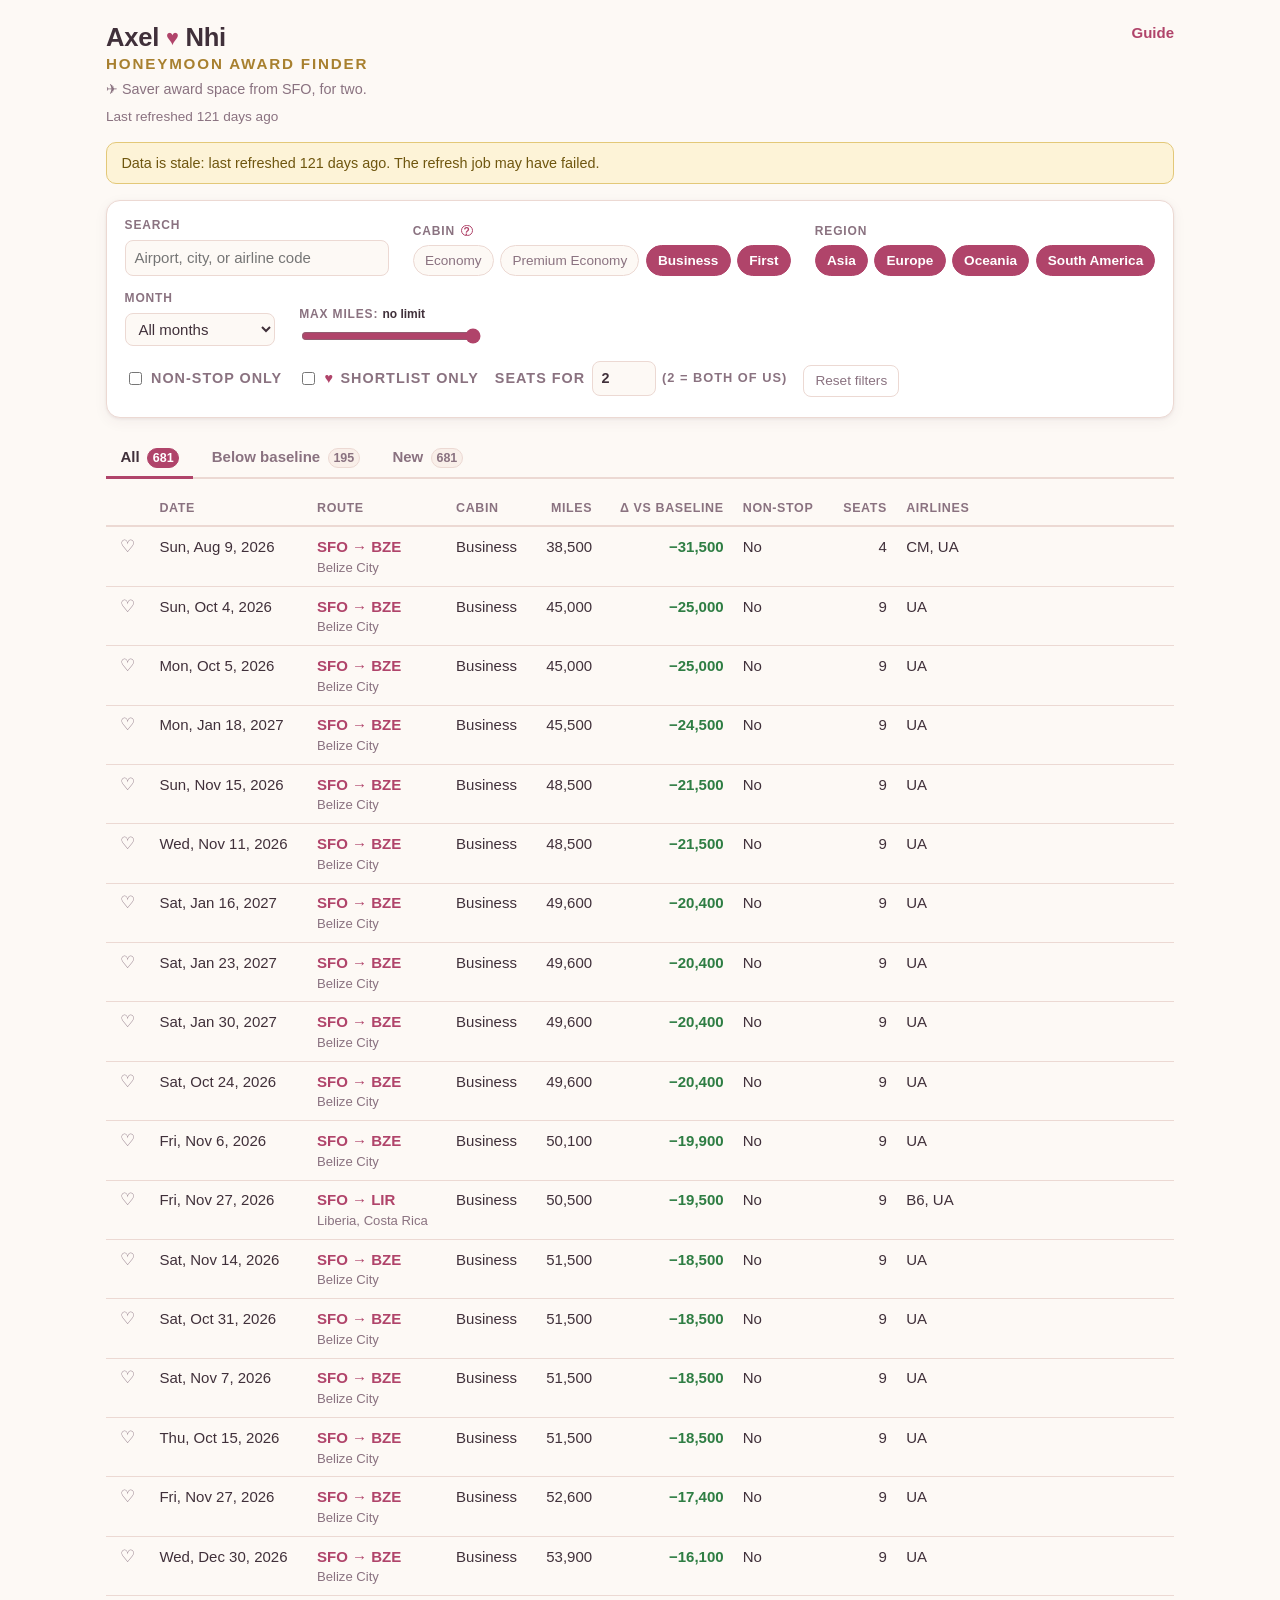
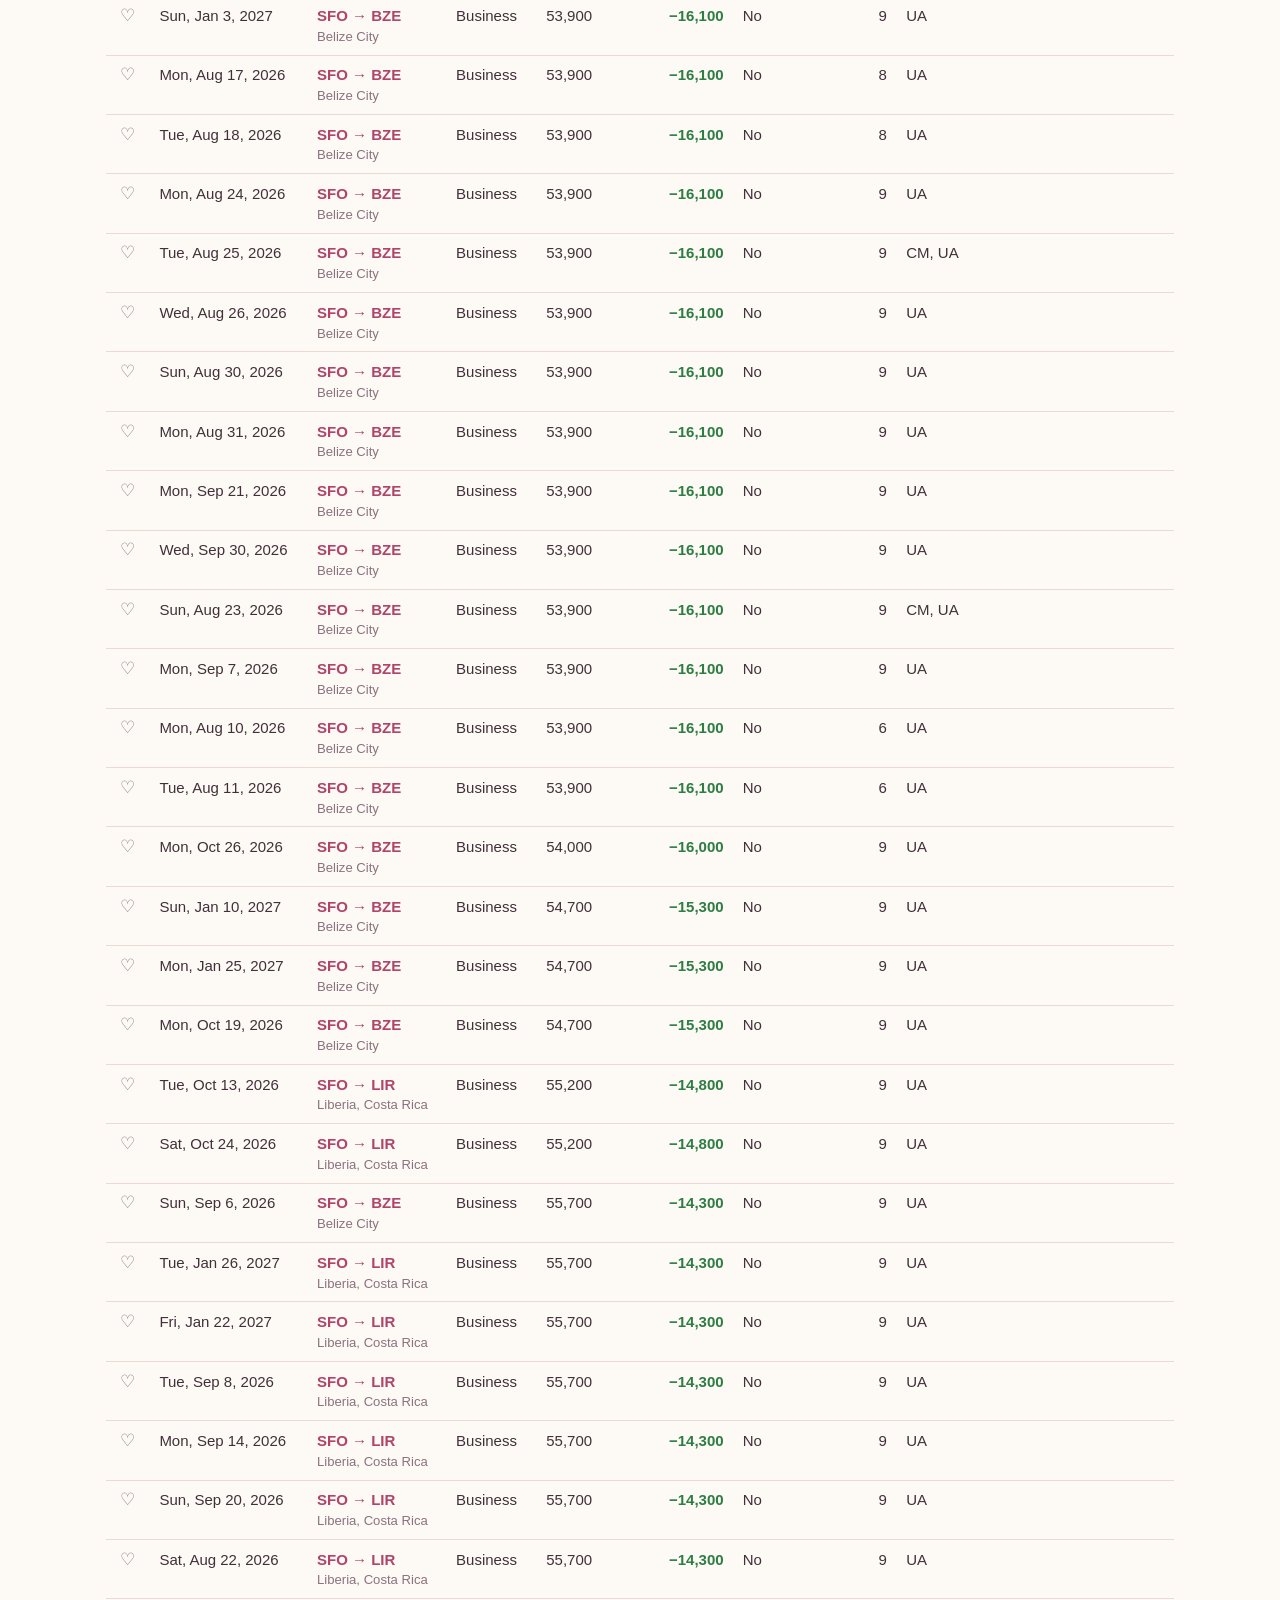
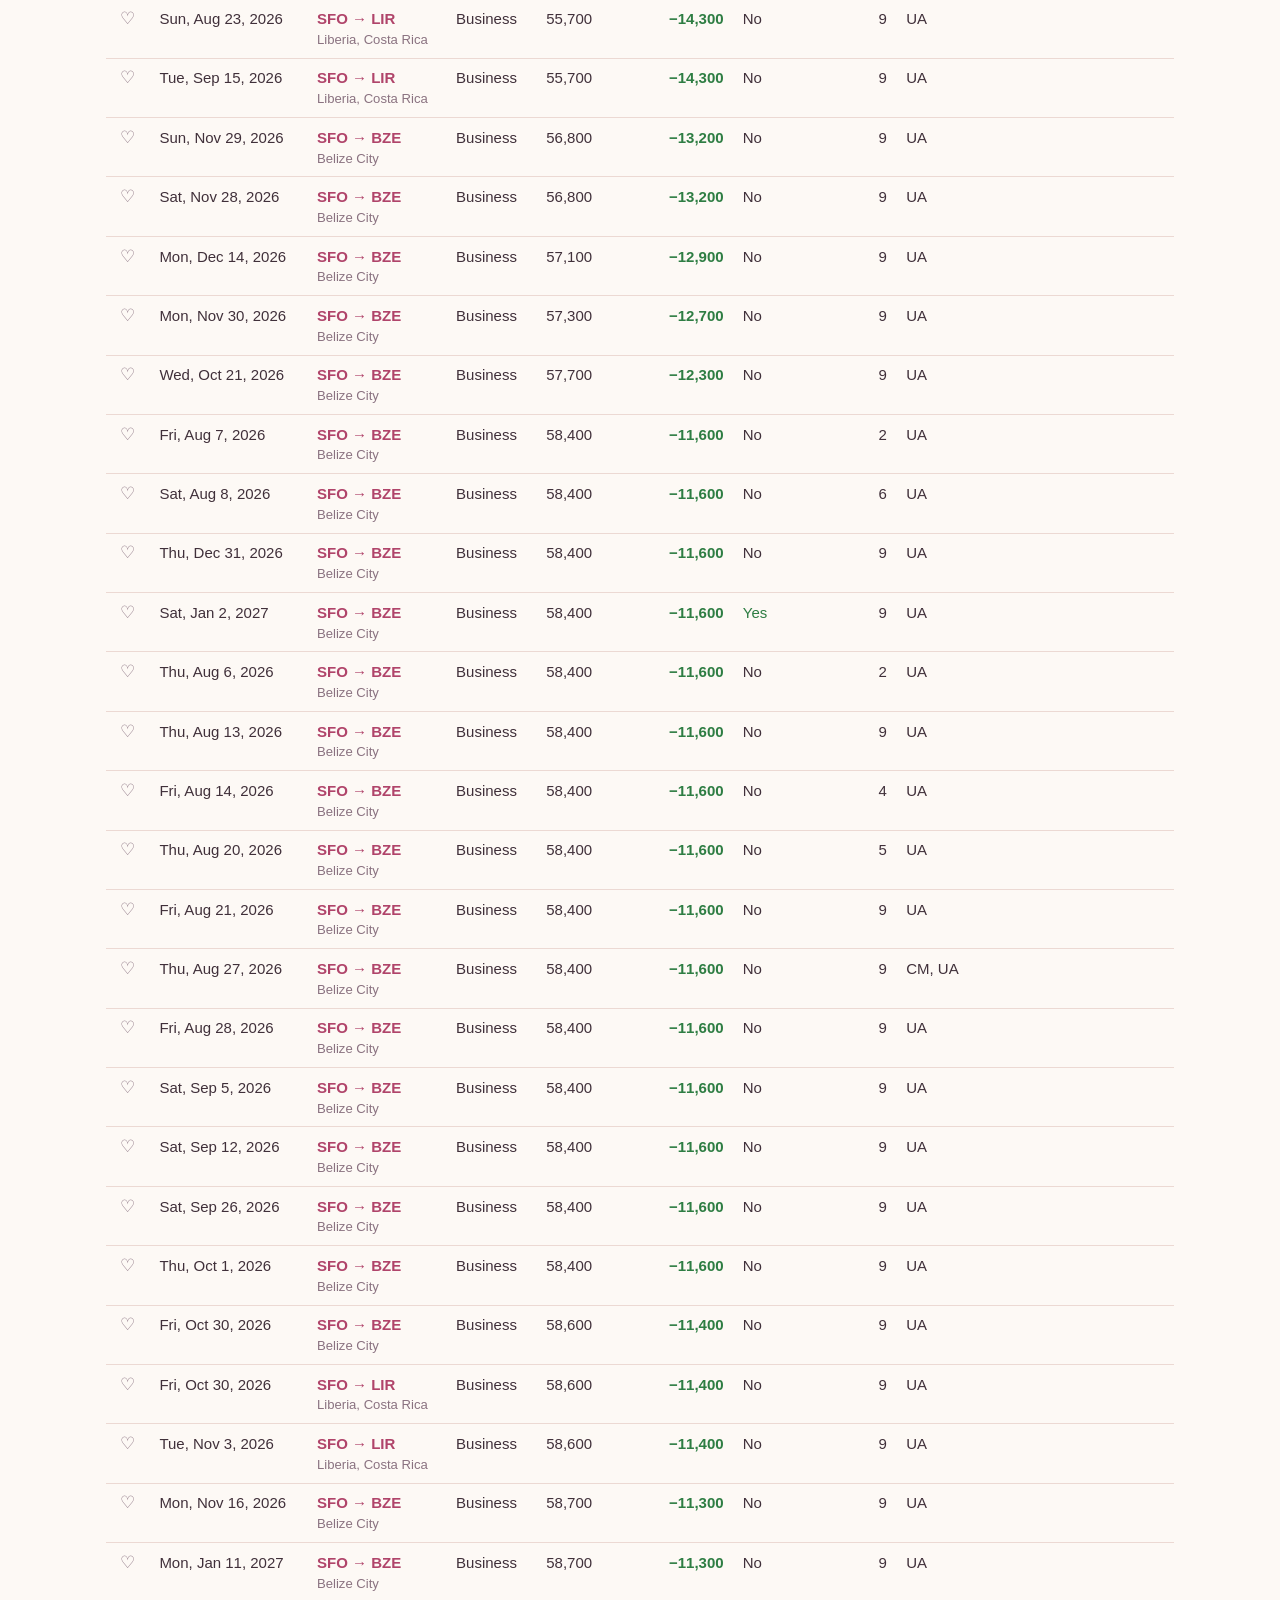
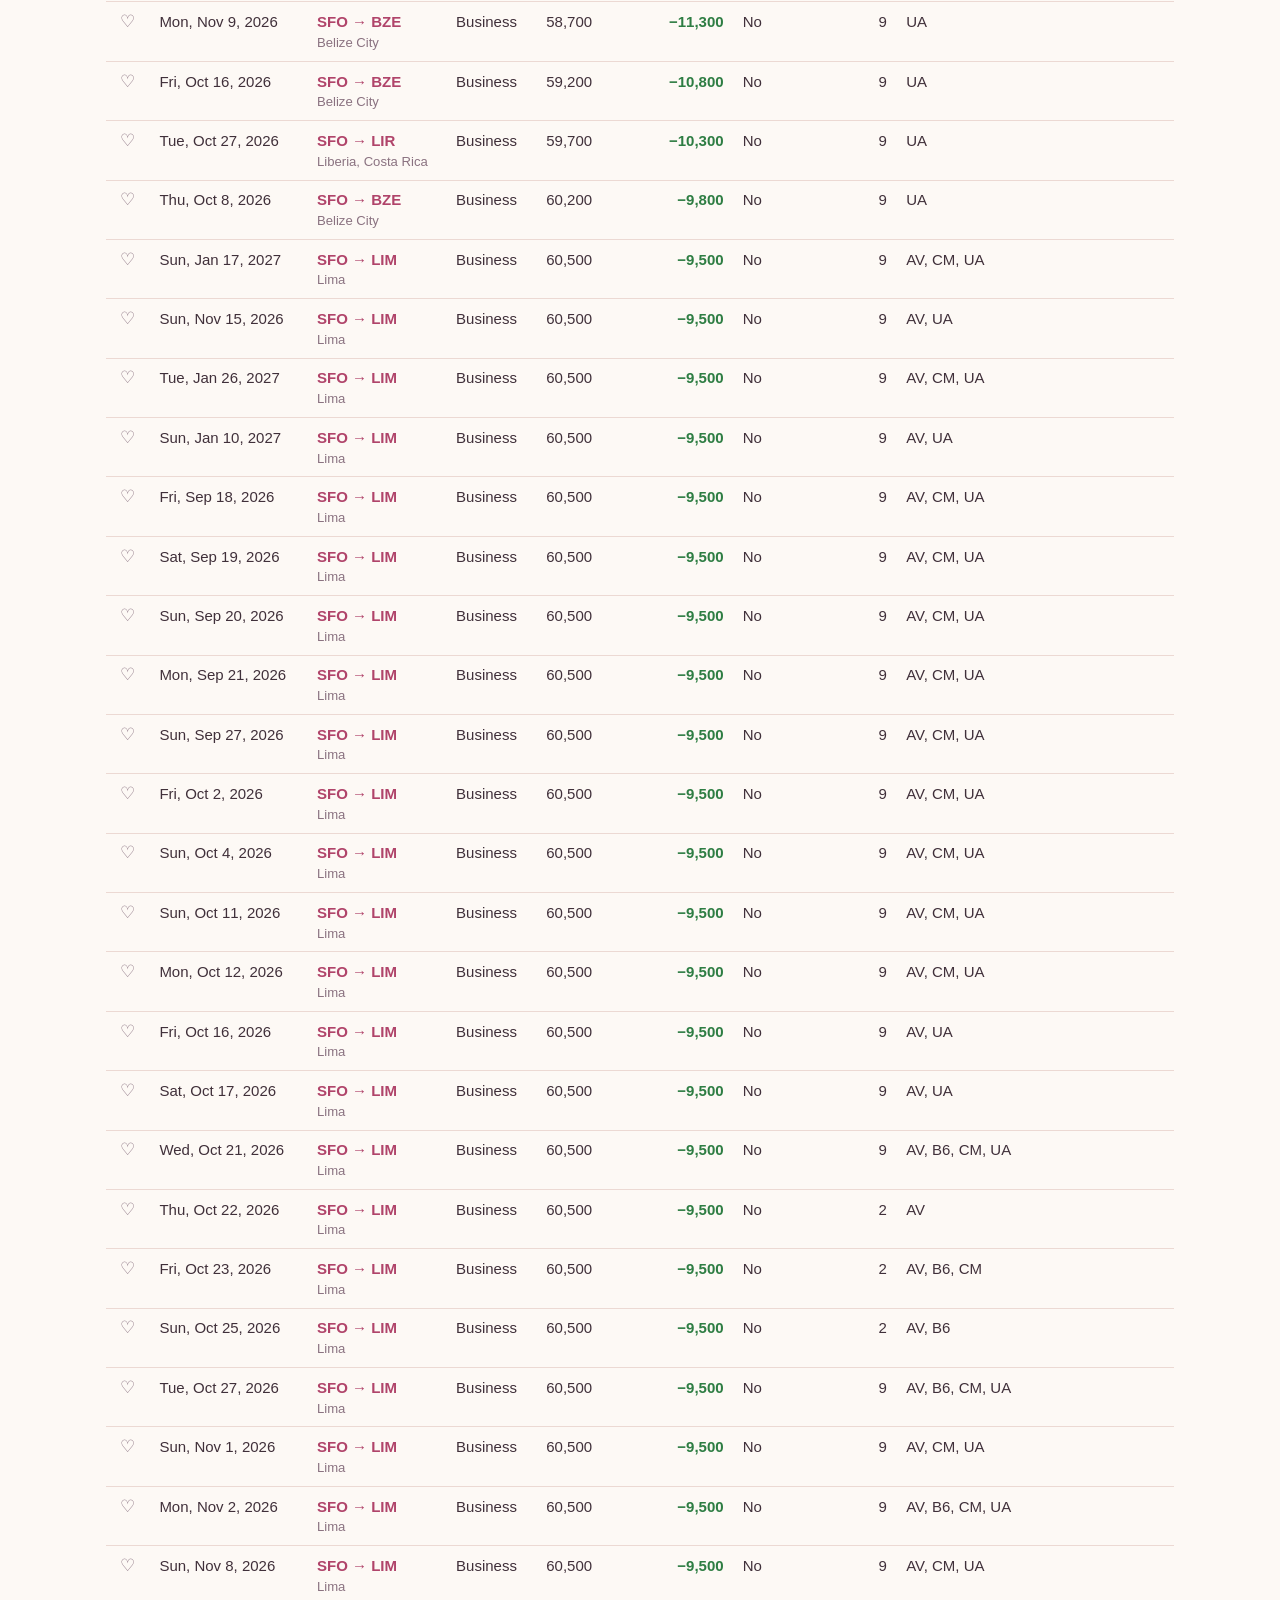
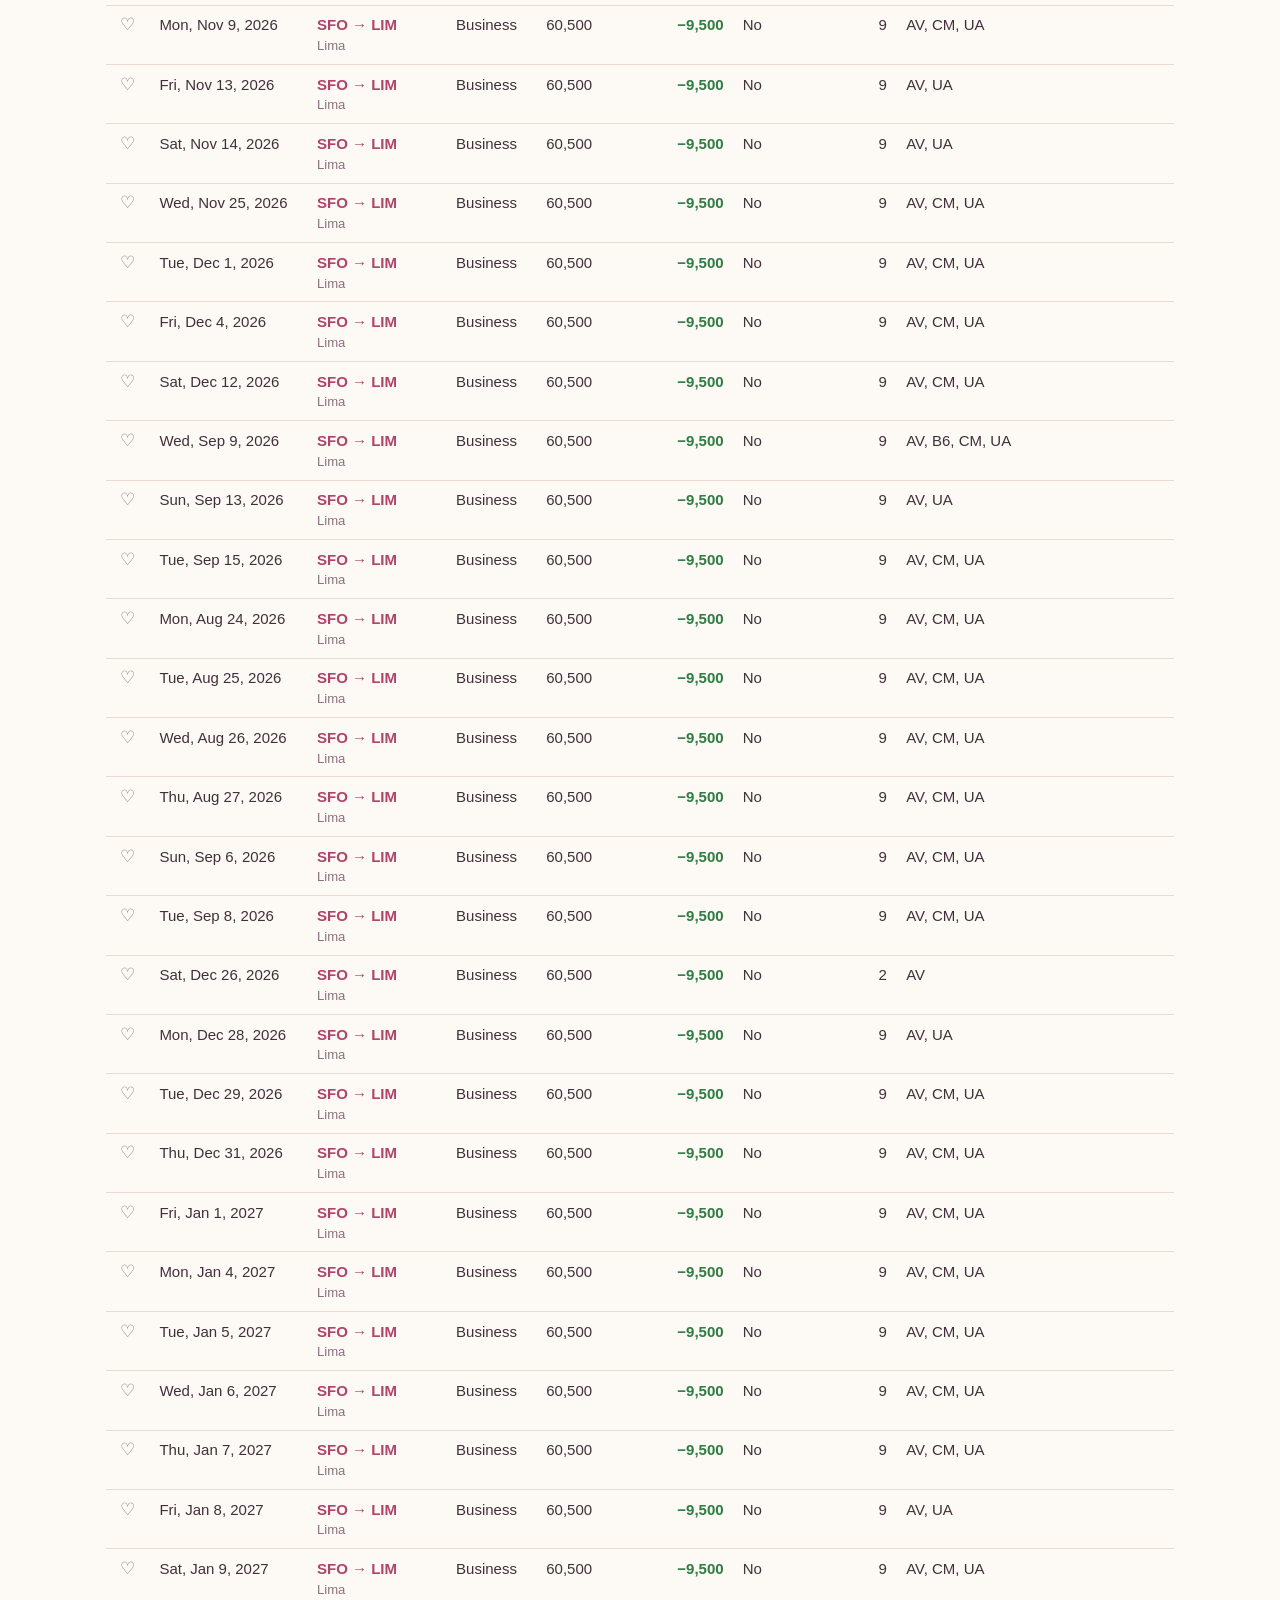
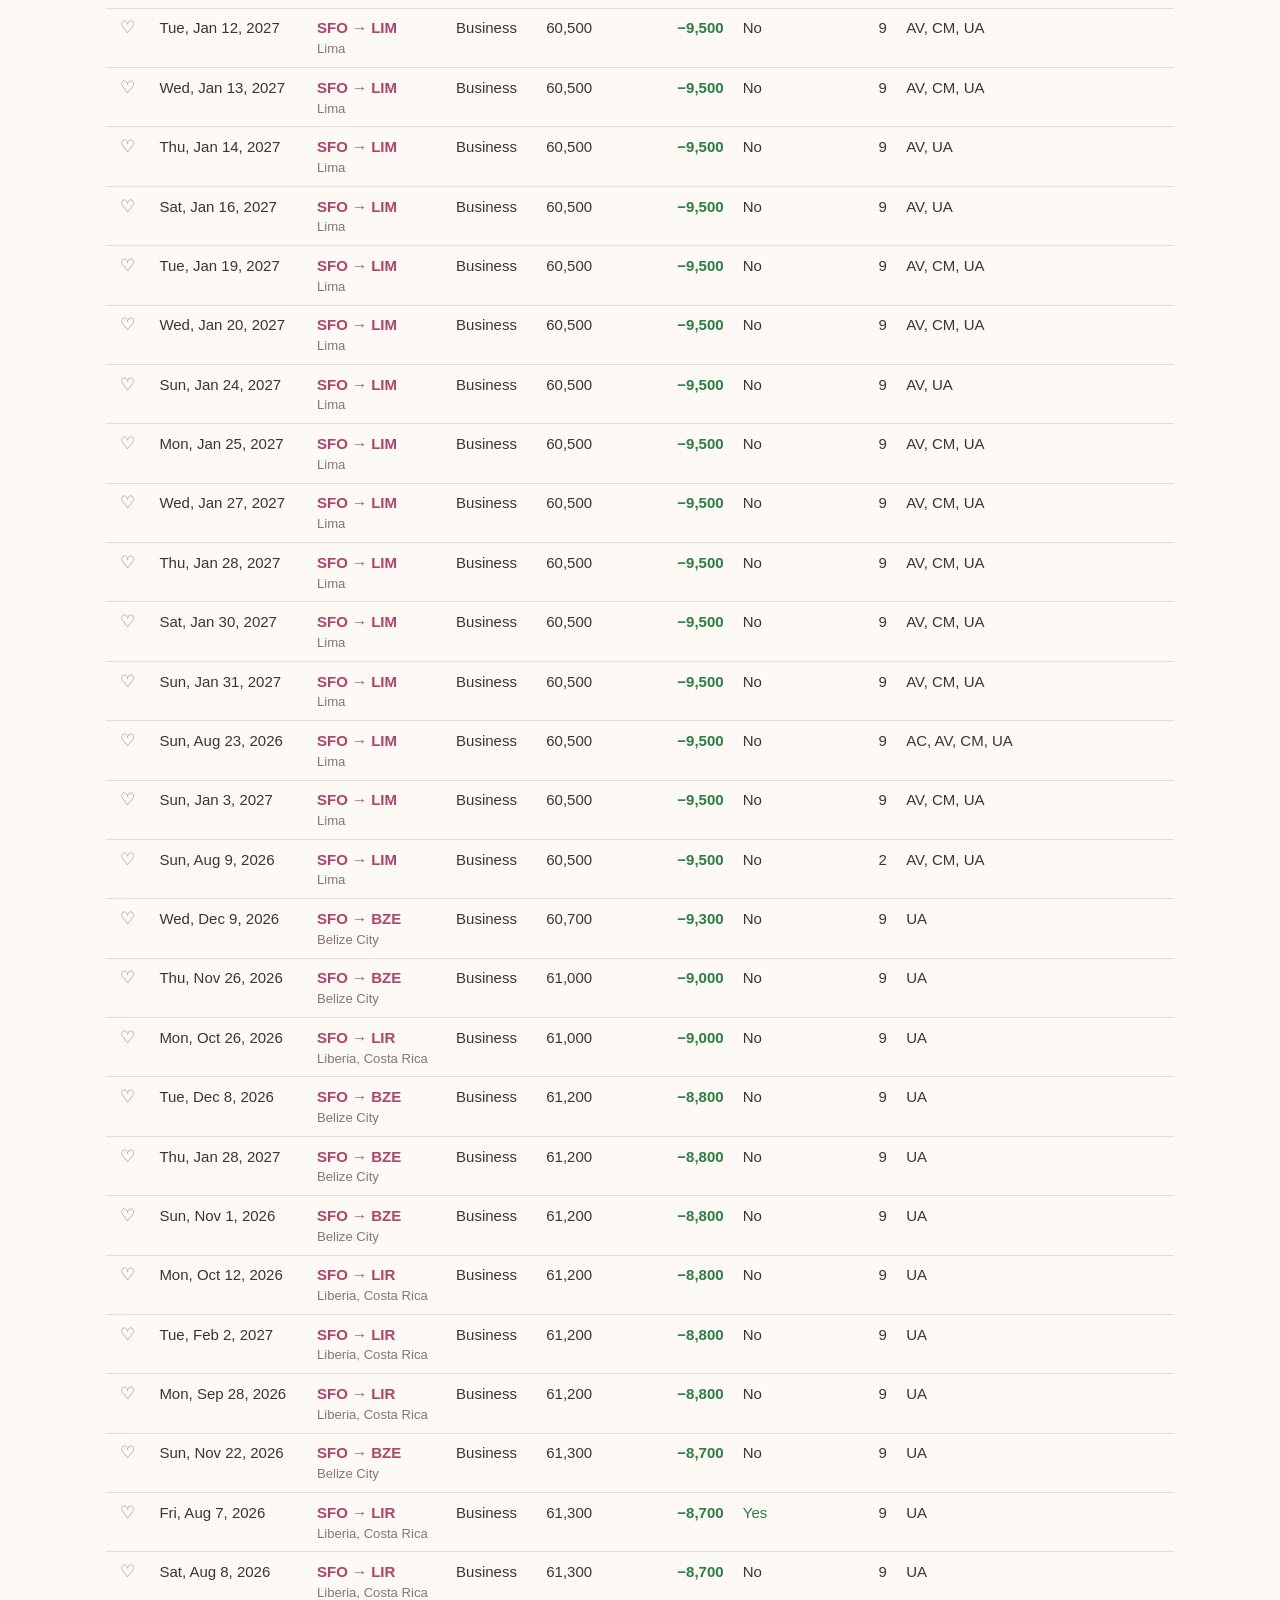
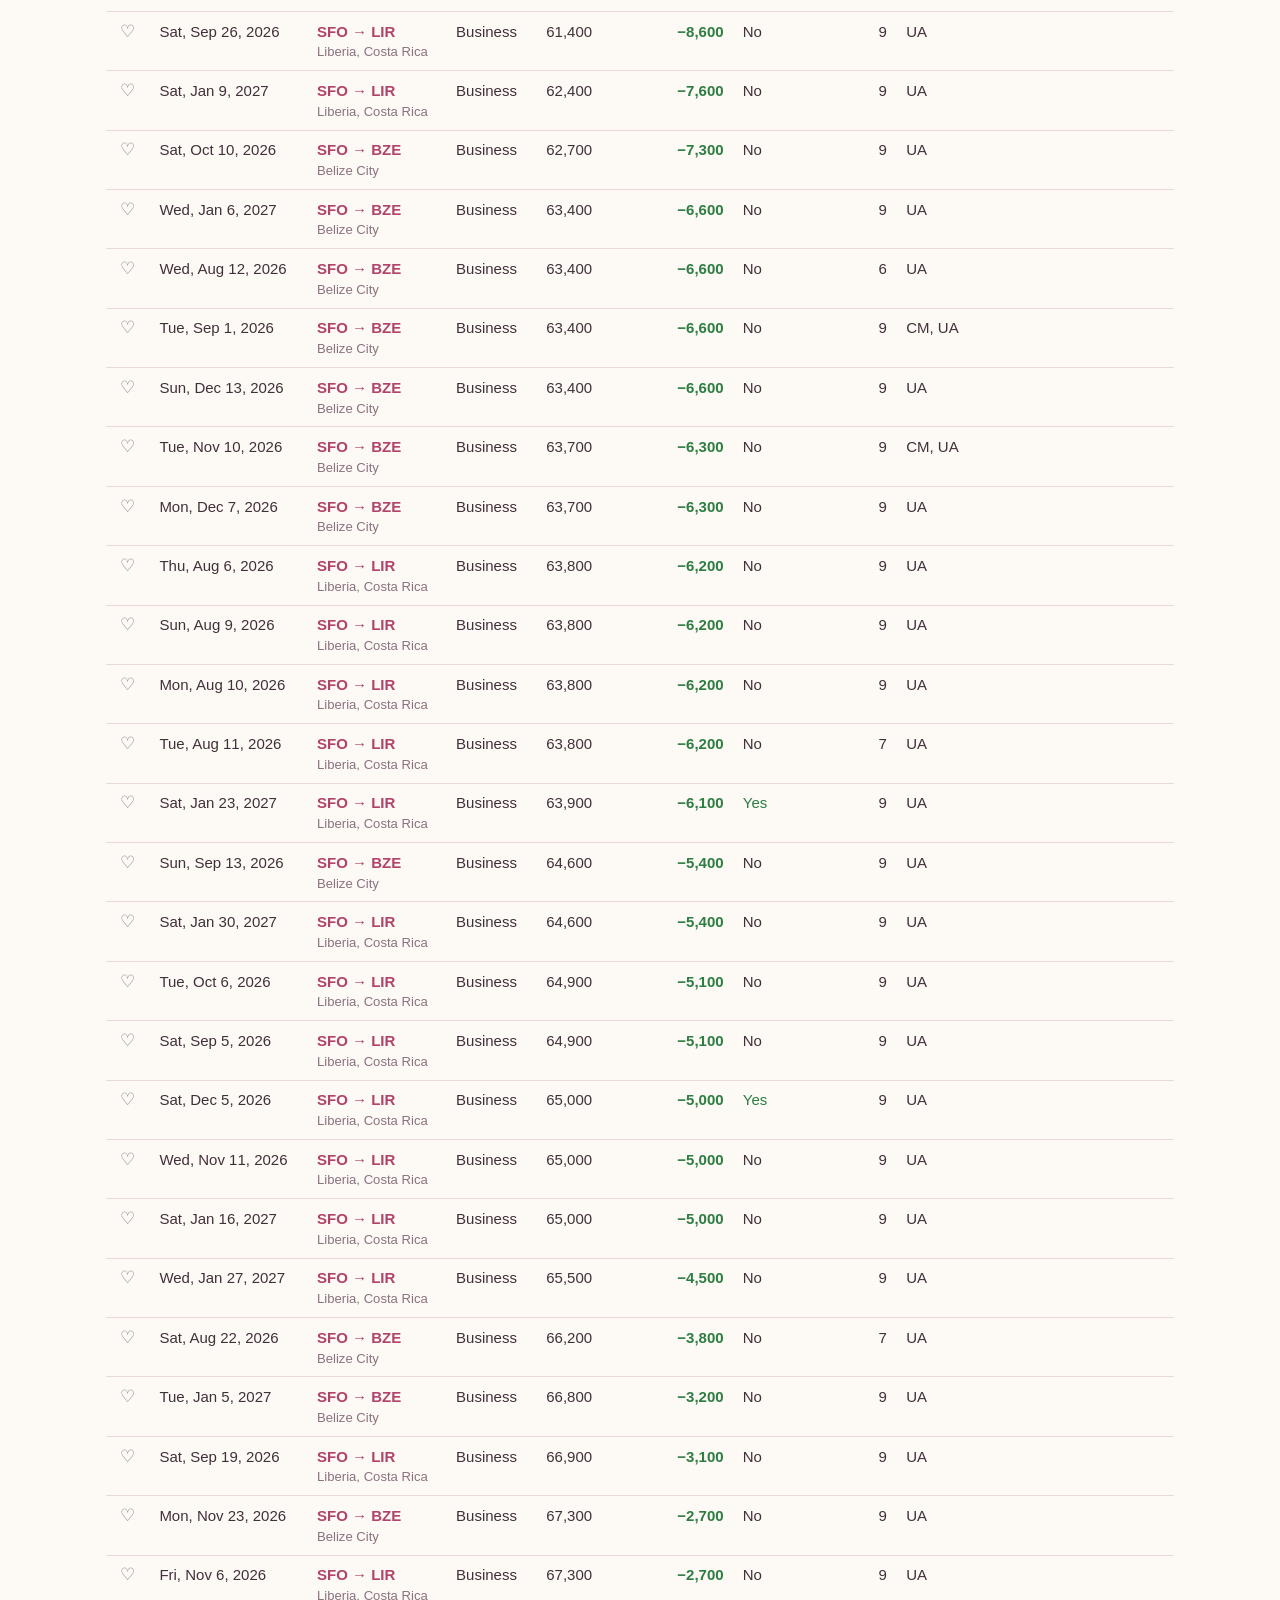
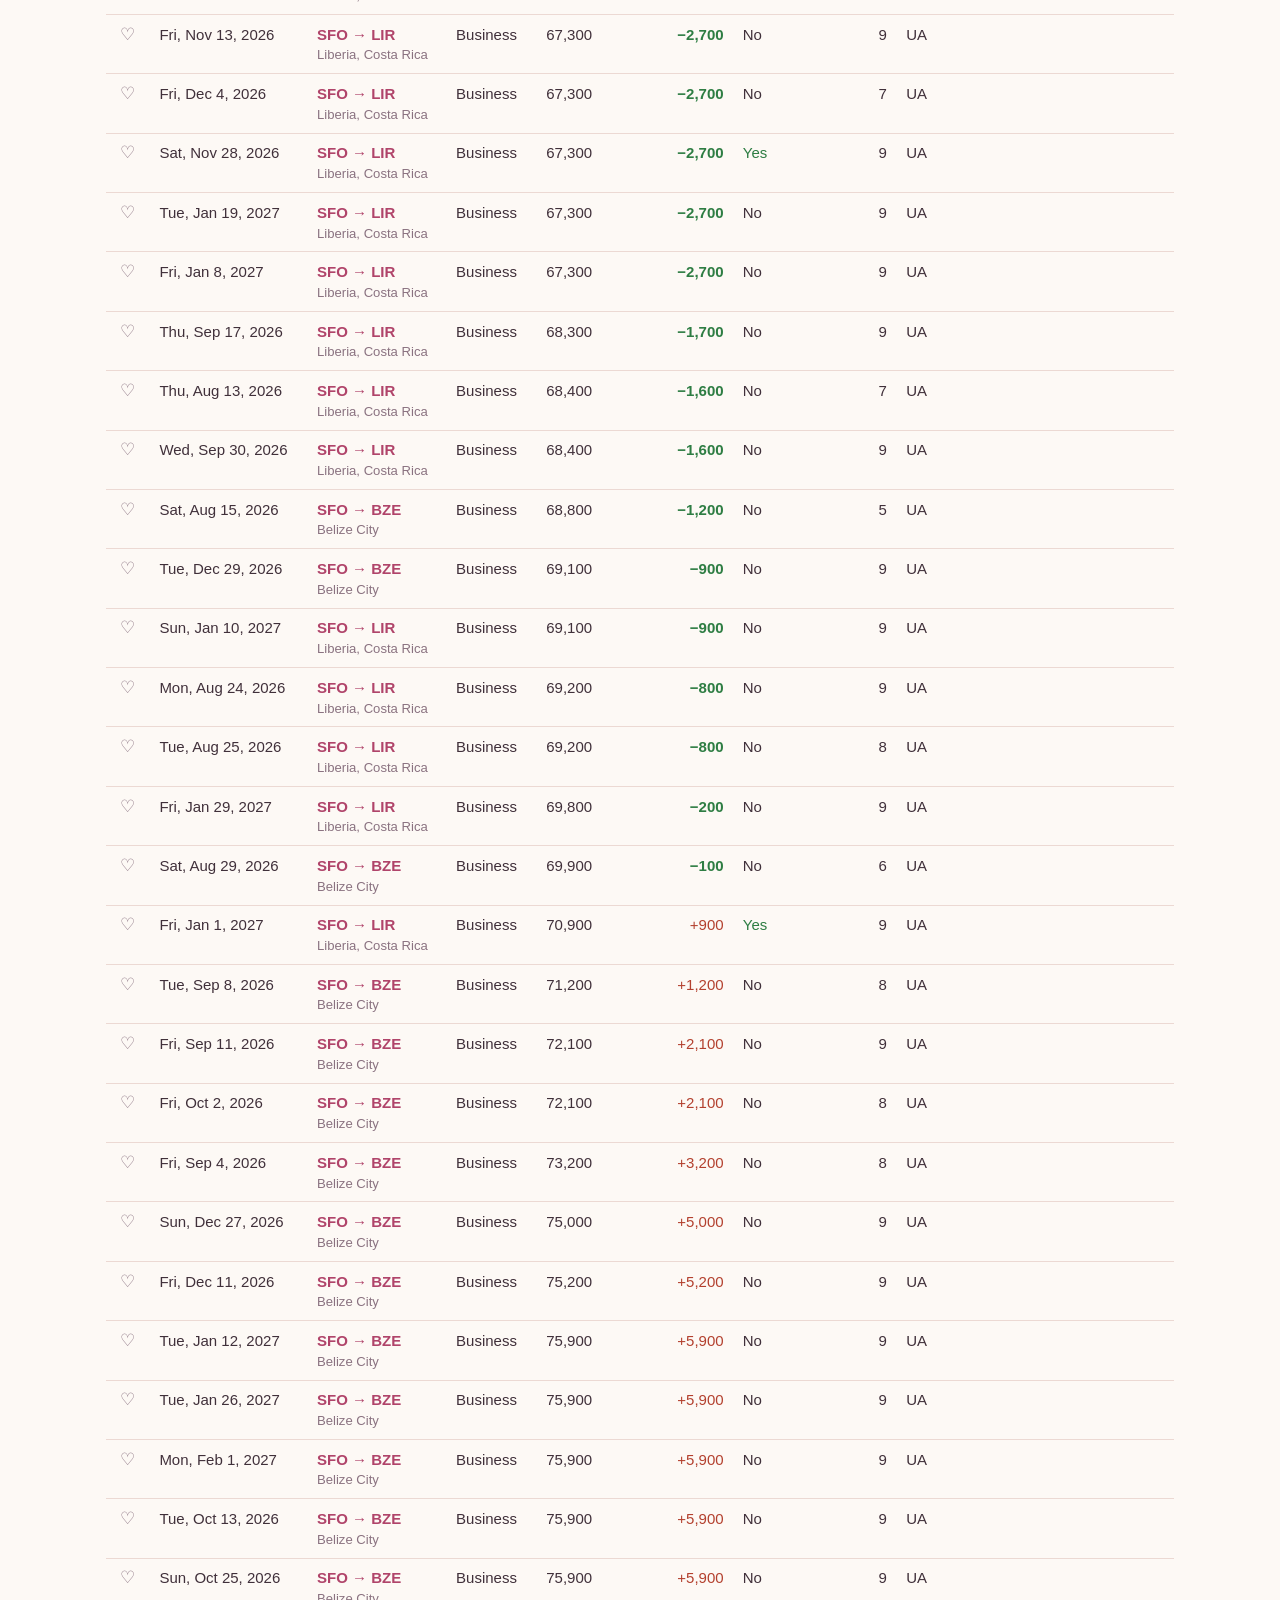
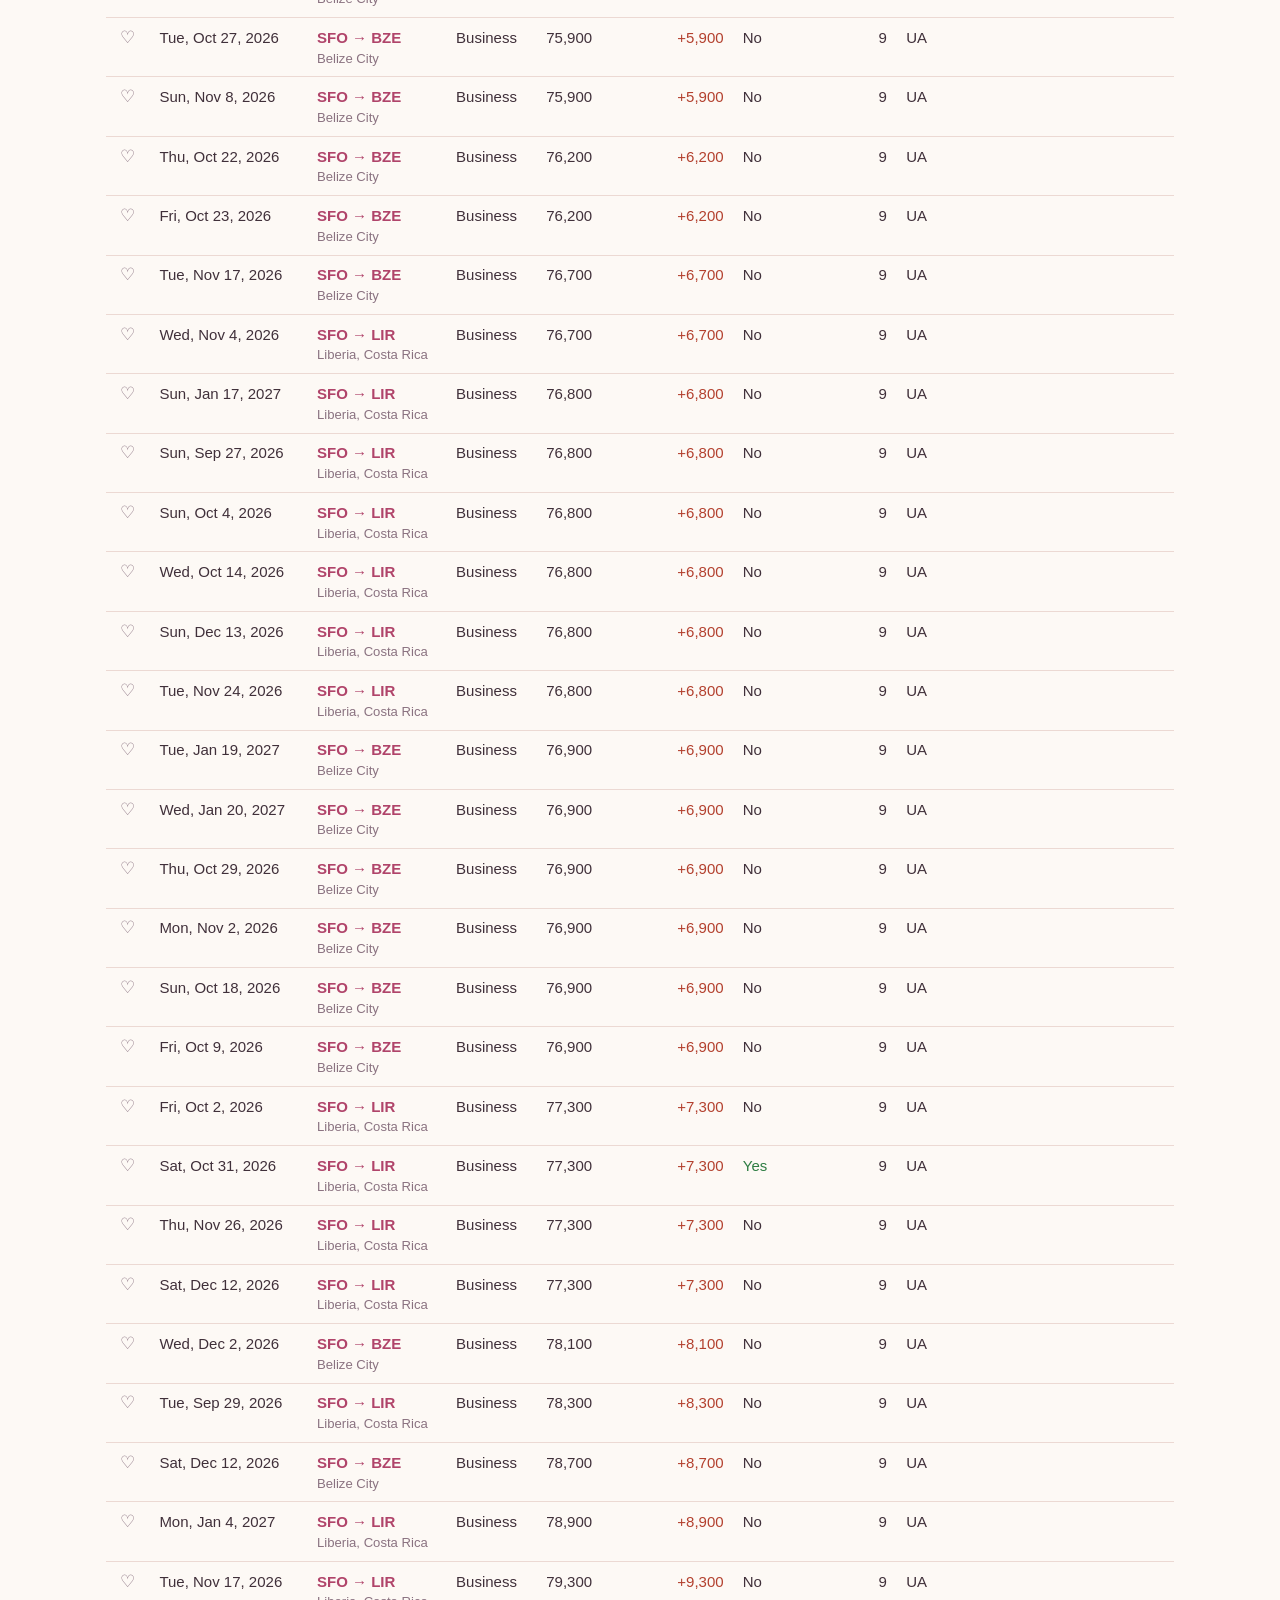
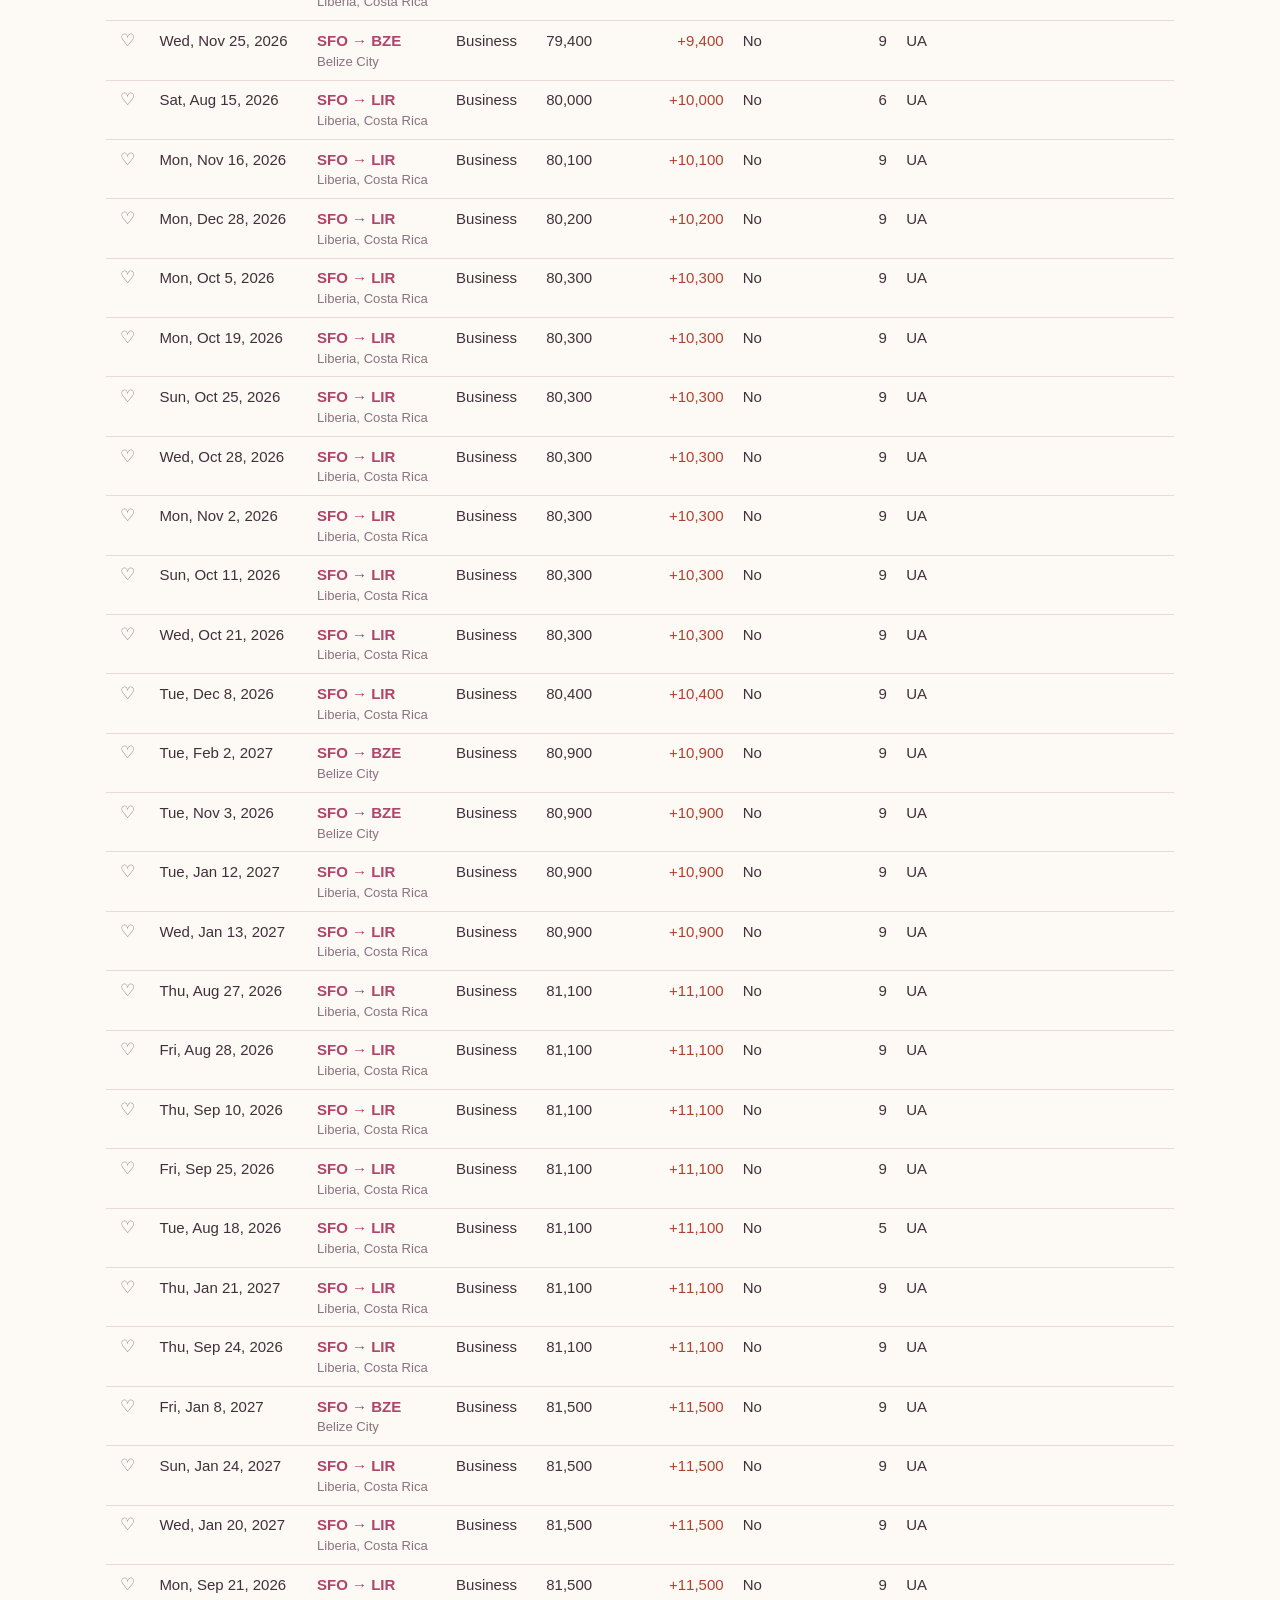
==== index.html @ fdc25e1b "Honeymoon award finder: SFO saver space from seats.aero Static GitHub Pages site showing United Mile" ====
<!DOCTYPE html>
<html lang="en">
<head>
<meta charset="utf-8">
<meta name="viewport" content="width=device-width, initial-scale=1">
<title>Axel &amp; Nhi — Honeymoon Award Finder</title>
<link rel="stylesheet" href="./style.css">
</head>
<body>
<header class="site-header">
  <div class="header-row">
    <div class="title-block">
      <h1><span class="title-names">Axel <span class="heart-mark" aria-hidden="true">&#9829;</span> Nhi</span> <span class="title-sub">Honeymoon Award Finder</span></h1>
      <p class="tagline"><span aria-hidden="true">&#9992;&#65038;</span> Saver award space from SFO, for two.</p>
    </div>
    <nav>
      <a href="./guide.html">Guide</a>
    </nav>
  </div>
  <p class="refreshed" id="refreshed" hidden></p>
</header>

<div id="banners"></div>

<main>
  <section class="filters" id="filters" hidden>
    <div class="filter-group filter-search">
      <label for="search">Search</label>
      <input type="search" id="search" placeholder="Airport, city, or airline code" autocomplete="off">
    </div>

    <fieldset class="filter-group" id="cabin-group">
      <legend>Cabin <a class="help-link" href="./guide.html#cabins" title="What do these cabin codes mean?">?</a></legend>
      <div class="toggle-row" id="cabin-toggles"></div>
    </fieldset>

    <fieldset class="filter-group" id="region-group">
      <legend>Region</legend>
      <div class="toggle-row" id="region-toggles"></div>
    </fieldset>

    <div class="filter-group">
      <label for="month">Month</label>
      <select id="month"></select>
    </div>

    <div class="filter-group">
      <label for="max-miles">Max miles: <output id="max-miles-out"></output></label>
      <input type="range" id="max-miles">
    </div>

    <div class="filter-group filter-inline">
      <label class="check-label"><input type="checkbox" id="nonstop"> Non-stop only</label>
      <label class="check-label fav-label"><input type="checkbox" id="fav-only"> <span class="heart-inline" aria-hidden="true">&#9829;</span> Shortlist only</label>
      <label for="min-seats" class="seats-label">Seats for
        <input type="number" id="min-seats" min="1" max="9" value="2" inputmode="numeric">
        <span class="seats-hint">(2 = both of us)</span>
      </label>
      <button type="button" id="reset" class="reset-btn">Reset filters</button>
    </div>
  </section>

  <div class="tabs" id="tabs" role="tablist" hidden>
    <button role="tab" data-tab="all" aria-selected="true">All <span class="count" id="count-all">0</span></button>
    <button role="tab" data-tab="below" aria-selected="false">Below baseline <span class="count" id="count-below">0</span></button>
    <button role="tab" data-tab="new" aria-selected="false">New <span class="count" id="count-new">0</span></button>
  </div>

  <div id="error" class="error" hidden></div>

  <div class="table-wrap">
    <table id="deals-table" hidden>
      <thead>
        <tr>
          <th class="fav-col"><span class="visually-hidden">Shortlist</span></th>
          <th><button data-sort="date">Date</button></th>
          <th><button data-sort="route">Route</button></th>
          <th><button data-sort="cabin">Cabin</button></th>
          <th class="num"><button data-sort="miles">Miles</button></th>
          <th class="num"><button data-sort="delta">&Delta; vs baseline</button></th>
          <th><button data-sort="direct">Non-stop</button></th>
          <th class="num"><button data-sort="seats">Seats</button></th>
          <th><button data-sort="airlines">Airlines</button></th>
        </tr>
      </thead>
      <tbody id="deals-body"></tbody>
    </table>
    <p id="truncated" class="truncated" hidden></p>
    <p id="empty" class="empty" hidden></p>
  </div>
</main>

<footer class="site-footer">
  <p>Data from seats.aero. Personal, non-commercial use. <span class="heart-inline" aria-hidden="true">&#9829;</span></p>
</footer>

<script src="./app.js"></script>
</body>
</html>
---- style.css ----
/* Axel & Nhi — Honeymoon Award Finder */

:root {
  color-scheme: light dark;
  /* Light: cream / blush / rose / gold */
  --bg: #fdf9f5;
  --bg-alt: #f9efe9;
  --card: #ffffff;
  --fg: #40303a;
  --fg-muted: #8a7280;
  --border: #ecd9d3;
  --accent: #b0446a;
  --accent-soft: #f3dbe3;
  --accent-fg: #ffffff;
  --gold: #a8802f;
  --good: #2e7d43;
  --bad: #b3402e;
  --warn-bg: #fdf3d7;
  --warn-border: #e3c878;
  --warn-fg: #6f560f;
  --notice-bg: #f3e3ea;
  --notice-border: #ddb3c4;
  --notice-fg: #7c3a58;
  --error-bg: #fbe4e1;
  --error-border: #e5a29a;
  --error-fg: #7d241a;
  --row-hover: #faf1f4;
  --shadow: 0 1px 3px rgba(90, 50, 70, 0.08), 0 4px 14px rgba(90, 50, 70, 0.06);
}

@media (prefers-color-scheme: dark) {
  :root {
    /* Dark: deep plum / navy with warm rose + gold accents */
    --bg: #1d1722;
    --bg-alt: #272030;
    --card: #241d2c;
    --fg: #efe6ec;
    --fg-muted: #a894a4;
    --border: #3d3244;
    --accent: #e08fac;
    --accent-soft: #3a2733;
    --accent-fg: #29141e;
    --gold: #d9b36a;
    --good: #6fcf8b;
    --bad: #f0917f;
    --warn-bg: #3a3116;
    --warn-border: #6b5a1e;
    --warn-fg: #e7cd6f;
    --notice-bg: #32222c;
    --notice-border: #5c3a4c;
    --notice-fg: #e3aec6;
    --error-bg: #3d1d18;
    --error-border: #7a3a30;
    --error-fg: #f0a89d;
    --row-hover: #2b2233;
    --shadow: 0 1px 3px rgba(0, 0, 0, 0.35), 0 4px 14px rgba(0, 0, 0, 0.25);
  }
}

* { box-sizing: border-box; }

body {
  margin: 0;
  background: var(--bg);
  color: var(--fg);
  font-family: -apple-system, BlinkMacSystemFont, "Segoe UI", Roboto, Helvetica,
    Arial, sans-serif, "Apple Color Emoji", "Segoe UI Emoji";
  font-size: 15px;
  line-height: 1.45;
}

main {
  max-width: 1100px;
  margin: 0 auto;
  padding: 0 1rem 2rem;
}

a { color: var(--accent); }

.visually-hidden {
  position: absolute;
  width: 1px; height: 1px;
  overflow: hidden;
  clip: rect(0 0 0 0);
  white-space: nowrap;
}

/* Header */

.site-header {
  max-width: 1100px;
  margin: 0 auto;
  padding: 1.4rem 1rem 0.25rem;
}

.header-row {
  display: flex;
  align-items: flex-start;
  justify-content: space-between;
  gap: 1rem;
  flex-wrap: wrap;
}

.site-header h1 {
  margin: 0;
  font-size: 1.6rem;
  letter-spacing: -0.01em;
  line-height: 1.2;
}

.title-names { white-space: nowrap; }

.heart-mark {
  color: var(--accent);
  font-size: 0.85em;
  vertical-align: 0.05em;
}

.title-sub {
  display: block;
  font-size: 0.95rem;
  font-weight: 600;
  color: var(--gold);
  text-transform: uppercase;
  letter-spacing: 0.12em;
  margin-top: 0.15rem;
}

.tagline {
  margin: 0.35rem 0 0;
  color: var(--fg-muted);
  font-size: 0.9rem;
}

.site-header nav a {
  font-weight: 600;
  text-decoration: none;
}
.site-header nav a:hover { text-decoration: underline; }

.refreshed {
  margin: 0.4rem 0 0;
  color: var(--fg-muted);
  font-size: 0.85rem;
}

/* Banners */

#banners {
  max-width: 1100px;
  margin: 0.75rem auto 0;
  padding: 0 1rem;
  display: grid;
  gap: 0.5rem;
}

.banner {
  padding: 0.6rem 0.9rem;
  border-radius: 10px;
  border: 1px solid;
  font-size: 0.9rem;
}
.banner-warn   { background: var(--warn-bg);   border-color: var(--warn-border);   color: var(--warn-fg); }
.banner-notice { background: var(--notice-bg); border-color: var(--notice-border); color: var(--notice-fg); }

.error {
  margin: 1rem 0;
  padding: 0.75rem 1rem;
  border-radius: 10px;
  border: 1px solid var(--error-border);
  background: var(--error-bg);
  color: var(--error-fg);
}

/* Filters */

.filters {
  margin: 1rem 0;
  padding: 1rem 1.1rem;
  background: var(--card);
  border: 1px solid var(--border);
  border-radius: 14px;
  box-shadow: var(--shadow);
  display: flex;
  flex-wrap: wrap;
  gap: 0.9rem 1.5rem;
  align-items: flex-end;
}

.filter-group {
  border: 0;
  margin: 0;
  padding: 0;
  min-width: 0;
}

.filter-group > label,
.filter-group > legend {
  display: block;
  font-size: 0.75rem;
  font-weight: 700;
  text-transform: uppercase;
  letter-spacing: 0.07em;
  color: var(--fg-muted);
  margin-bottom: 0.3rem;
  padding: 0;
}

.filter-search { flex: 1 1 220px; }

input[type="search"],
select,
input[type="number"] {
  font: inherit;
  color: var(--fg);
  background: var(--bg);
  border: 1px solid var(--border);
  border-radius: 8px;
  padding: 0.4rem 0.55rem;
}
input[type="search"] { width: 100%; }
input[type="number"] { width: 4rem; }

input:focus-visible, select:focus-visible, button:focus-visible {
  outline: 2px solid var(--accent);
  outline-offset: 1px;
}

.help-link {
  display: inline-block;
  width: 1.15em;
  height: 1.15em;
  line-height: 1.15em;
  text-align: center;
  border: 1px solid var(--accent);
  border-radius: 50%;
  font-size: 0.85em;
  text-decoration: none;
  text-transform: none;
  margin-left: 0.2em;
}

.toggle-row {
  display: flex;
  flex-wrap: wrap;
  gap: 0.4rem;
}

.toggle {
  cursor: pointer;
  user-select: none;
}
.toggle input {
  position: absolute;
  opacity: 0;
  pointer-events: none;
}
.toggle span {
  display: inline-block;
  padding: 0.3rem 0.7rem;
  border: 1px solid var(--border);
  border-radius: 999px;
  background: var(--bg);
  font-size: 0.85rem;
  color: var(--fg-muted);
  transition: background 0.1s, color 0.1s, border-color 0.1s;
}
.toggle span:hover { border-color: var(--accent); }
.toggle input:checked + span {
  background: var(--accent);
  border-color: var(--accent);
  color: var(--accent-fg);
  font-weight: 600;
}
.toggle input:focus-visible + span {
  outline: 2px solid var(--accent);
  outline-offset: 1px;
}

input[type="range"] {
  width: 180px;
  accent-color: var(--accent);
  display: block;
}
#max-miles-out { font-weight: 700; color: var(--fg); text-transform: none; letter-spacing: 0; }

.filter-inline {
  display: flex;
  align-items: center;
  gap: 1rem;
  flex-wrap: wrap;
}
.filter-inline label {
  font-size: 0.9rem;
  display: flex;
  align-items: center;
  gap: 0.4rem;
}
.check-label input { accent-color: var(--accent); }
.heart-inline { color: var(--accent); }
.seats-hint { color: var(--fg-muted); font-size: 0.8rem; }

.reset-btn {
  font: inherit;
  font-size: 0.85rem;
  background: none;
  border: 1px solid var(--border);
  border-radius: 8px;
  color: var(--fg-muted);
  padding: 0.35rem 0.7rem;
  cursor: pointer;
}
.reset-btn:hover { color: var(--fg); border-color: var(--fg-muted); }

/* Tabs */

.tabs {
  display: flex;
  gap: 0.25rem;
  border-bottom: 2px solid var(--border);
  margin: 1.25rem 0 0;
}

.tabs button {
  font: inherit;
  font-weight: 600;
  background: none;
  border: none;
  border-bottom: 3px solid transparent;
  margin-bottom: -2px;
  padding: 0.5rem 0.9rem;
  color: var(--fg-muted);
  cursor: pointer;
  border-radius: 8px 8px 0 0;
}
.tabs button:hover { color: var(--fg); background: var(--accent-soft); }
.tabs button[aria-selected="true"] {
  color: var(--fg);
  border-bottom-color: var(--accent);
}
.tabs .count {
  display: inline-block;
  min-width: 1.4em;
  padding: 0 0.35em;
  margin-left: 0.3em;
  border-radius: 999px;
  background: var(--bg-alt);
  border: 1px solid var(--border);
  font-size: 0.78rem;
  font-weight: 600;
}
.tabs button[aria-selected="true"] .count {
  background: var(--accent);
  border-color: var(--accent);
  color: var(--accent-fg);
}

/* Table */

.table-wrap { margin-top: 0.75rem; }

table {
  width: 100%;
  border-collapse: collapse;
}

thead th {
  text-align: left;
  border-bottom: 2px solid var(--border);
  padding: 0;
  white-space: nowrap;
}
thead th.num { text-align: right; }

thead button {
  font: inherit;
  font-size: 0.78rem;
  font-weight: 700;
  text-transform: uppercase;
  letter-spacing: 0.05em;
  color: var(--fg-muted);
  background: none;
  border: none;
  padding: 0.5rem 0.6rem;
  cursor: pointer;
  width: 100%;
  text-align: inherit;
}
thead th.num button { text-align: right; }
thead button:hover { color: var(--fg); }
thead button.sorted-asc::after  { content: " ▲"; font-size: 0.7em; }
thead button.sorted-desc::after { content: " ▼"; font-size: 0.7em; }
thead button.sorted-asc, thead button.sorted-desc { color: var(--accent); }

tbody td {
  padding: 0.55rem 0.6rem;
  border-bottom: 1px solid var(--border);
  vertical-align: top;
}
tbody td.num { text-align: right; font-variant-numeric: tabular-nums; }
tbody tr:hover { background: var(--row-hover); }

.fav-col { width: 2.2rem; text-align: center; }

.fav-btn {
  font: inherit;
  font-size: 1.05rem;
  line-height: 1;
  background: none;
  border: none;
  cursor: pointer;
  color: var(--fg-muted);
  padding: 0.15rem 0.3rem;
  border-radius: 50%;
  transition: color 0.1s, transform 0.1s;
}
.fav-btn:hover { color: var(--accent); transform: scale(1.15); }
.fav-btn.is-fav { color: var(--accent); }

.route-link {
  font-weight: 600;
  text-decoration: none;
  white-space: nowrap;
}
.route-link:hover { text-decoration: underline; }
.city {
  display: block;
  font-size: 0.82rem;
  color: var(--fg-muted);
}

.delta-good { color: var(--good); font-weight: 600; }
.delta-bad  { color: var(--bad); }
.delta-zero { color: var(--fg-muted); }
.direct-yes { color: var(--good); }

.truncated {
  margin: 0.75rem 0 0;
  color: var(--fg-muted);
  font-size: 0.85rem;
  text-align: center;
}

.empty {
  margin: 2rem 0;
  padding: 1.75rem 1.5rem;
  text-align: center;
  color: var(--fg-muted);
  background: var(--card);
  border: 1px dashed var(--border);
  border-radius: 14px;
}

/* Footer */

.site-footer {
  max-width: 1100px;
  margin: 0 auto;
  padding: 1rem 1rem 2rem;
  border-top: 1px solid var(--border);
  color: var(--fg-muted);
  font-size: 0.85rem;
}

/* Mobile: stacked cards */

@media (max-width: 700px) {
  table, tbody, tr, td { display: block; }
  thead { display: none; }

  tbody tr {
    position: relative;
    border: 1px solid var(--border);
    border-radius: 14px;
    margin-bottom: 0.75rem;
    padding: 0.6rem 0.85rem;
    background: var(--card);
    box-shadow: var(--shadow);
  }
  tbody tr:hover { background: var(--card); }

  tbody td {
    display: flex;
    justify-content: space-between;
    align-items: baseline;
    gap: 1rem;
    border-bottom: none;
    padding: 0.25rem 0;
  }
  tbody td.num { text-align: right; }

  tbody td::before {
    content: attr(data-label);
    font-size: 0.72rem;
    font-weight: 700;
    text-transform: uppercase;
    letter-spacing: 0.06em;
    color: var(--fg-muted);
    flex-shrink: 0;
  }

  td.fav-col {
    position: absolute;
    top: 0.35rem;
    right: 0.5rem;
    width: auto;
    padding: 0;
  }
  td.fav-col::before { content: none; }
  .fav-btn { font-size: 1.25rem; }

  tbody td[data-label="Date"],
  tbody td[data-label="Route"] {
    padding-right: 2.2rem; /* keep clear of the heart */
  }
  tbody td[data-label="Route"] { flex-direction: row; }
  .city { display: inline; margin-left: 0.4em; }

  .filters { gap: 0.75rem 1.25rem; }
  input[type="range"] { width: 100%; }
}
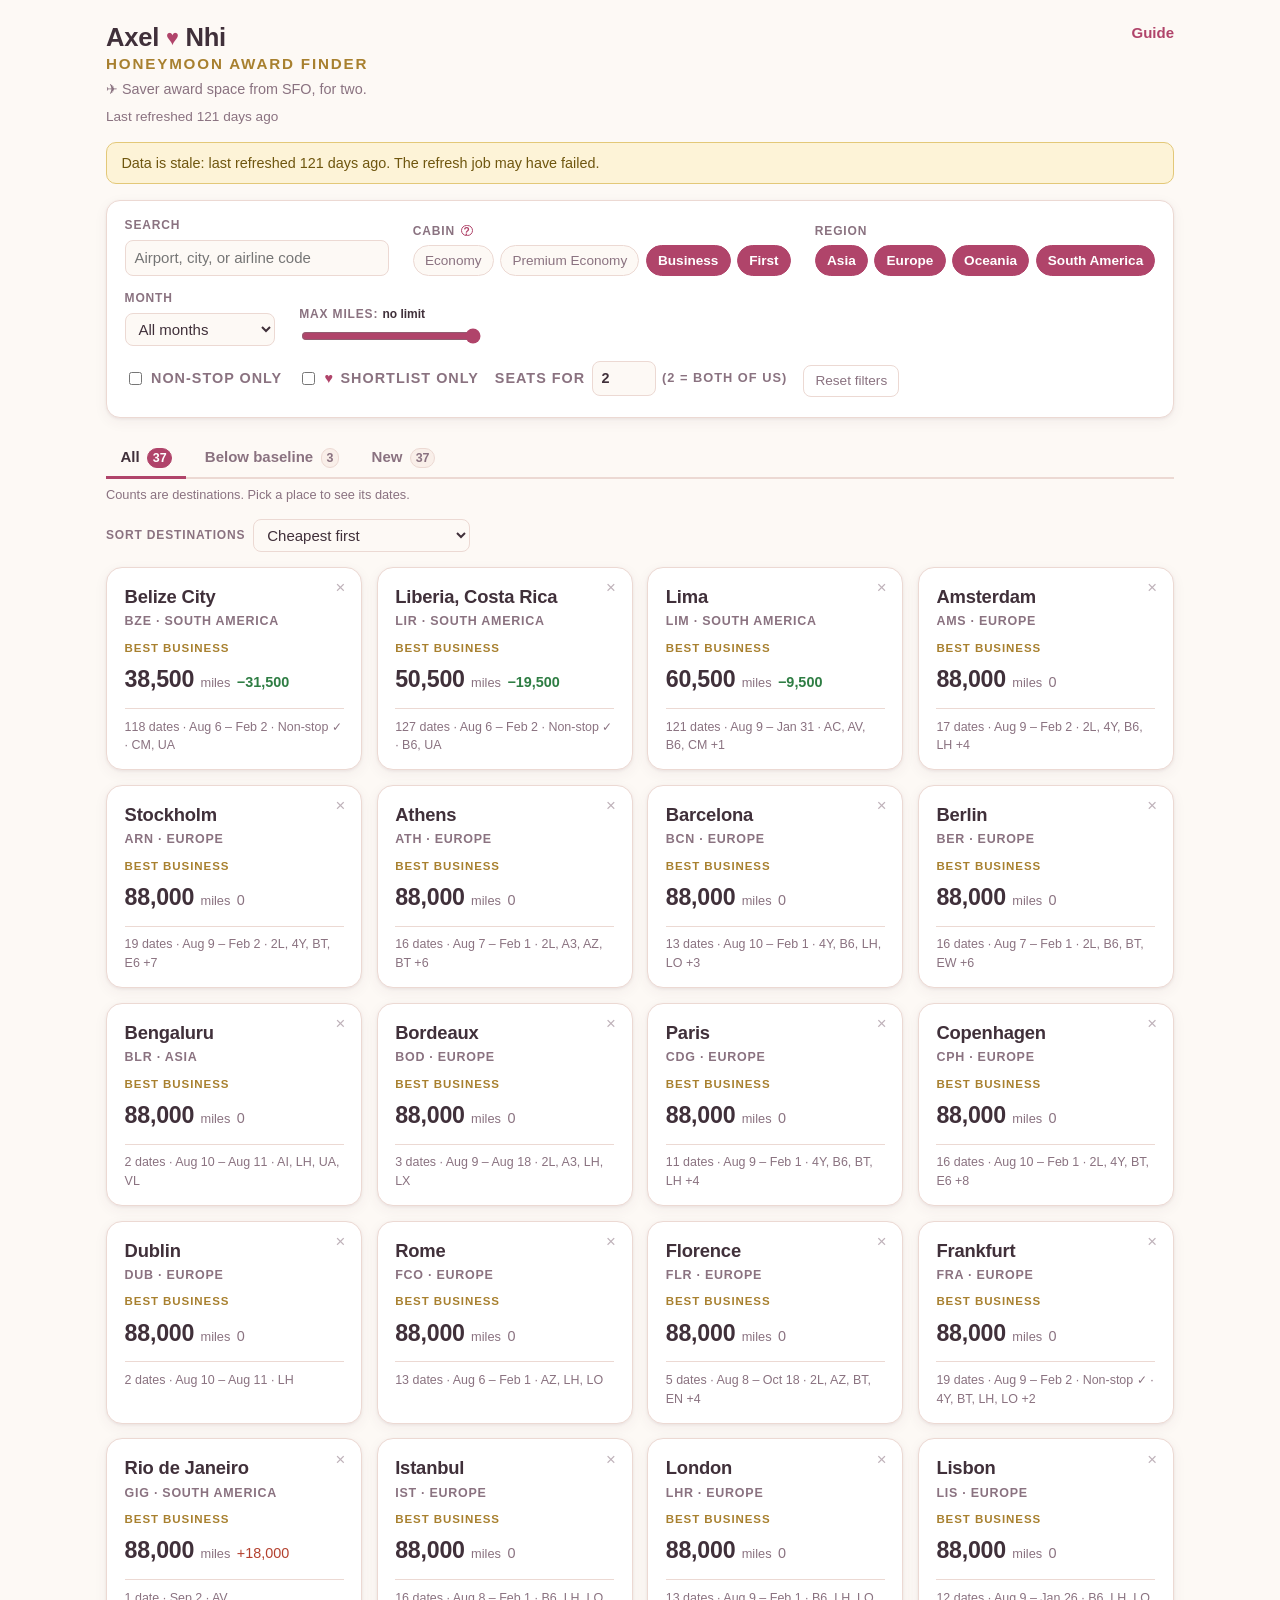
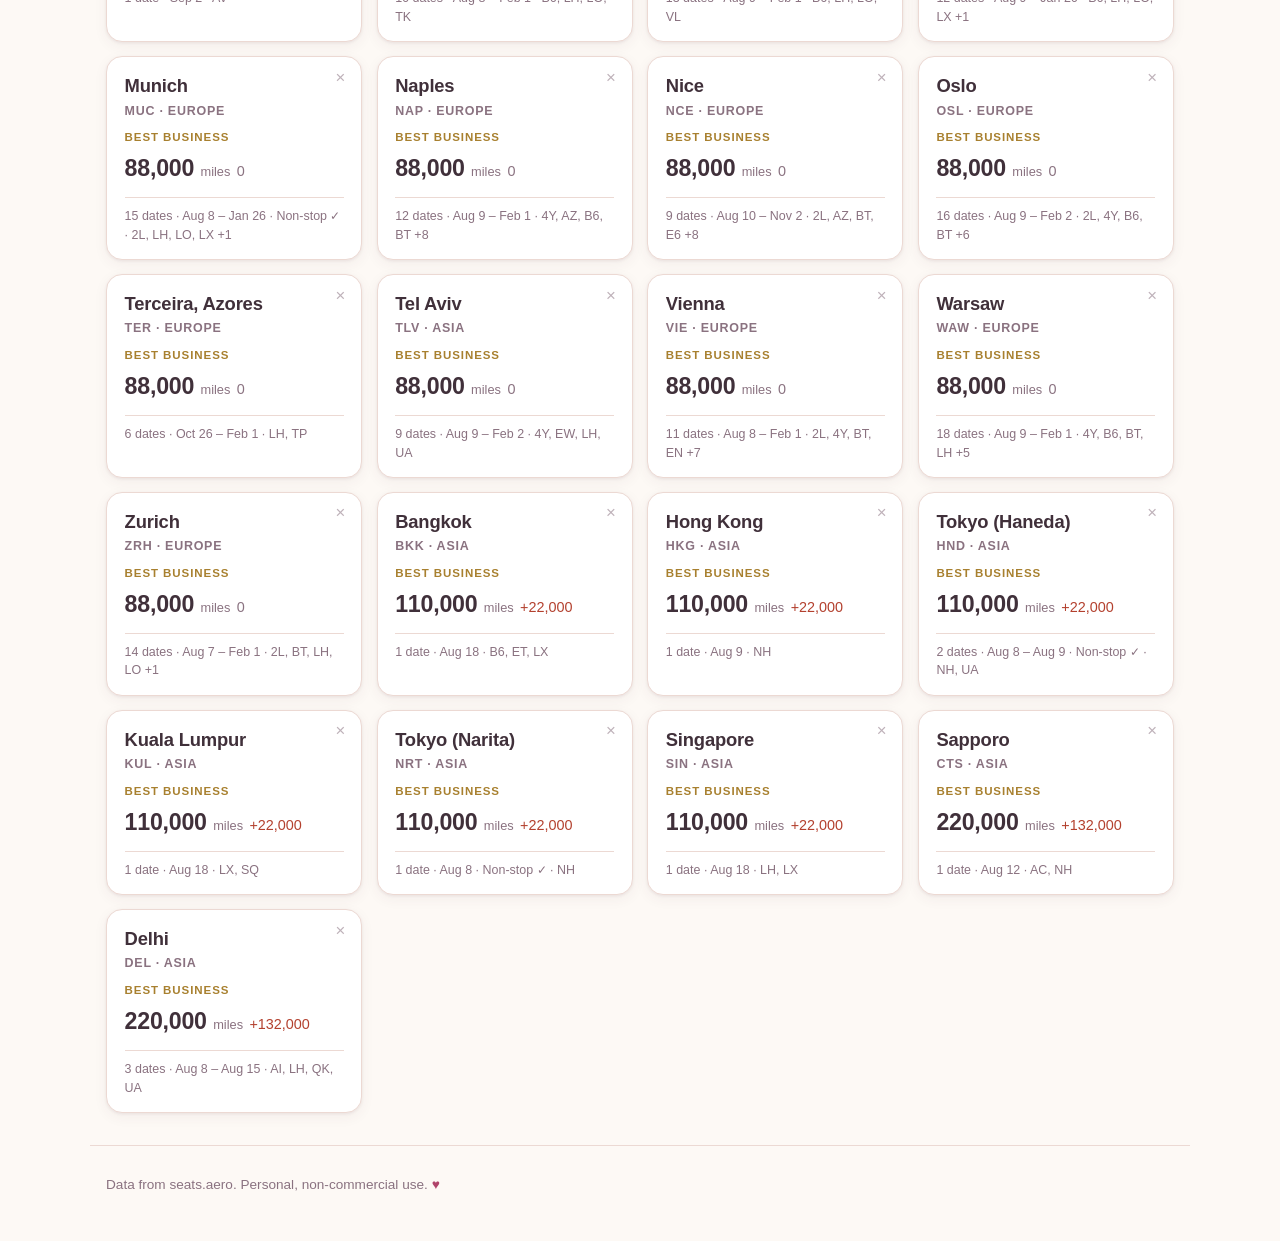
==== commit 8cde8129: "Destination-card landing view with persistent hide Replaces the flat table landing view with a grid " ====
--- a/index.html
+++ b/index.html
@@ -65,29 +65,63 @@
     <button role="tab" data-tab="below" aria-selected="false">Below baseline <span class="count" id="count-below">0</span></button>
     <button role="tab" data-tab="new" aria-selected="false">New <span class="count" id="count-new">0</span></button>
   </div>
+  <p class="tabs-note" id="tabs-note" hidden></p>
 
   <div id="error" class="error" hidden></div>
 
-  <div class="table-wrap">
-    <table id="deals-table" hidden>
-      <thead>
-        <tr>
-          <th class="fav-col"><span class="visually-hidden">Shortlist</span></th>
-          <th><button data-sort="date">Date</button></th>
-          <th><button data-sort="route">Route</button></th>
-          <th><button data-sort="cabin">Cabin</button></th>
-          <th class="num"><button data-sort="miles">Miles</button></th>
-          <th class="num"><button data-sort="delta">&Delta; vs baseline</button></th>
-          <th><button data-sort="direct">Non-stop</button></th>
-          <th class="num"><button data-sort="seats">Seats</button></th>
-          <th><button data-sort="airlines">Airlines</button></th>
-        </tr>
-      </thead>
-      <tbody id="deals-body"></tbody>
-    </table>
-    <p id="truncated" class="truncated" hidden></p>
-    <p id="empty" class="empty" hidden></p>
+  <div id="undo-bar" class="undo-bar" hidden>
+    <span id="undo-text"></span>
+    <button type="button" id="undo-btn">Undo</button>
   </div>
+
+  <!-- View 1: destination grid -->
+  <section id="grid-view" hidden>
+    <div class="grid-toolbar">
+      <div class="grid-sort">
+        <label for="dest-sort">Sort destinations</label>
+        <select id="dest-sort">
+          <option value="miles">Cheapest first</option>
+          <option value="saving">Biggest saving vs baseline</option>
+          <option value="dates">Most dates available</option>
+          <option value="city">City A&ndash;Z</option>
+        </select>
+      </div>
+      <button type="button" id="hidden-chip" class="hidden-chip" aria-expanded="false" hidden></button>
+    </div>
+    <div id="hidden-panel" class="hidden-panel" hidden></div>
+    <div class="dest-grid" id="dest-grid"></div>
+  </section>
+
+  <!-- View 2: destination detail -->
+  <section id="detail-view" hidden>
+    <div class="dest-header">
+      <button type="button" id="back-btn" class="back-btn">&larr; All destinations</button>
+      <div class="dest-heading">
+        <h2 id="dest-title"></h2>
+        <p id="dest-sub" class="dest-sub"></p>
+      </div>
+    </div>
+    <div class="table-wrap">
+      <table id="deals-table" hidden>
+        <thead>
+          <tr>
+            <th class="fav-col"><span class="visually-hidden">Shortlist</span></th>
+            <th><button data-sort="date">Date</button></th>
+            <th><button data-sort="cabin">Cabin</button></th>
+            <th class="num"><button data-sort="miles">Miles</button></th>
+            <th class="num"><button data-sort="delta">&Delta; vs baseline</button></th>
+            <th><button data-sort="direct">Non-stop</button></th>
+            <th class="num"><button data-sort="seats">Seats</button></th>
+            <th><button data-sort="airlines">Airlines</button></th>
+          </tr>
+        </thead>
+        <tbody id="deals-body"></tbody>
+      </table>
+      <p id="truncated" class="truncated" hidden></p>
+    </div>
+  </section>
+
+  <p id="empty" class="empty" hidden></p>
 </main>
 
 <footer class="site-footer">
--- a/style.css
+++ b/style.css
@@ -355,6 +355,277 @@
   color: var(--accent-fg);
 }
 
+.tabs-note {
+  margin: 0.4rem 0 0;
+  font-size: 0.8rem;
+  color: var(--fg-muted);
+}
+
+/* Undo bar */
+
+.undo-bar[hidden] { display: none; }
+.undo-bar {
+  display: flex;
+  align-items: center;
+  gap: 0.75rem;
+  margin: 0.75rem 0 0;
+  padding: 0.5rem 0.9rem;
+  border-radius: 10px;
+  border: 1px solid var(--notice-border);
+  background: var(--notice-bg);
+  color: var(--notice-fg);
+  font-size: 0.9rem;
+}
+.undo-bar button {
+  font: inherit;
+  font-weight: 700;
+  color: var(--accent);
+  background: none;
+  border: none;
+  cursor: pointer;
+  text-decoration: underline;
+  padding: 0.1rem 0.2rem;
+}
+
+/* Destination grid */
+
+.grid-toolbar {
+  display: flex;
+  align-items: center;
+  justify-content: space-between;
+  gap: 1rem;
+  flex-wrap: wrap;
+  margin: 0.9rem 0 0;
+}
+.grid-sort {
+  display: flex;
+  align-items: center;
+  gap: 0.5rem;
+}
+.grid-sort label {
+  font-size: 0.75rem;
+  font-weight: 700;
+  text-transform: uppercase;
+  letter-spacing: 0.07em;
+  color: var(--fg-muted);
+}
+
+.hidden-chip {
+  font: inherit;
+  font-size: 0.85rem;
+  background: var(--bg-alt);
+  border: 1px solid var(--border);
+  border-radius: 999px;
+  color: var(--fg-muted);
+  padding: 0.3rem 0.8rem;
+  cursor: pointer;
+}
+.hidden-chip:hover { color: var(--fg); border-color: var(--fg-muted); }
+.hidden-chip[aria-expanded="true"] {
+  background: var(--accent-soft);
+  color: var(--fg);
+  border-color: var(--accent);
+}
+
+.hidden-panel {
+  margin: 0.75rem 0 0;
+  padding: 0.75rem 1rem;
+  background: var(--card);
+  border: 1px solid var(--border);
+  border-radius: 12px;
+  box-shadow: var(--shadow);
+}
+.hidden-list {
+  list-style: none;
+  margin: 0 0 0.5rem;
+  padding: 0;
+}
+.hidden-list li {
+  display: flex;
+  align-items: center;
+  gap: 0.75rem;
+  padding: 0.3rem 0;
+  border-bottom: 1px solid var(--border);
+  font-size: 0.9rem;
+}
+.hidden-list li:last-child { border-bottom: none; }
+.hidden-list li > span:first-child { flex: 1; }
+.hidden-fav-note {
+  color: var(--accent);
+  font-size: 0.8rem;
+  white-space: nowrap;
+}
+.restore-btn {
+  font: inherit;
+  font-size: 0.8rem;
+  font-weight: 600;
+  background: none;
+  border: 1px solid var(--border);
+  border-radius: 8px;
+  color: var(--accent);
+  padding: 0.2rem 0.6rem;
+  cursor: pointer;
+}
+.restore-btn:hover { border-color: var(--accent); background: var(--accent-soft); }
+.restore-all { margin-top: 0.25rem; }
+
+.dest-grid {
+  display: grid;
+  grid-template-columns: repeat(auto-fill, minmax(240px, 1fr));
+  gap: 0.9rem;
+  margin-top: 0.9rem;
+}
+
+.dest-card {
+  position: relative;
+  background: var(--card);
+  border: 1px solid var(--border);
+  border-radius: 16px;
+  box-shadow: var(--shadow);
+  padding: 1rem 1.1rem 0.9rem;
+  cursor: pointer;
+  transition: transform 0.12s ease, box-shadow 0.12s ease, border-color 0.12s ease;
+}
+.dest-card:hover {
+  transform: translateY(-3px);
+  border-color: var(--accent);
+  box-shadow: 0 4px 8px rgba(90, 50, 70, 0.12), 0 10px 24px rgba(90, 50, 70, 0.10);
+}
+.dest-card:focus-visible {
+  outline: 2px solid var(--accent);
+  outline-offset: 2px;
+}
+
+.hide-btn {
+  position: absolute;
+  top: 0.5rem;
+  right: 0.5rem;
+  width: 1.6rem;
+  height: 1.6rem;
+  border: none;
+  border-radius: 50%;
+  background: none;
+  color: var(--fg-muted);
+  opacity: 0.55;
+  font-size: 1.05rem;
+  line-height: 1;
+  cursor: pointer;
+}
+.hide-btn:hover, .hide-btn:focus-visible {
+  opacity: 1;
+  background: var(--accent-soft);
+  color: var(--accent);
+}
+.hide-btn:focus-visible { outline: 2px solid var(--accent); }
+
+.card-top h3 {
+  margin: 0;
+  font-size: 1.15rem;
+  letter-spacing: -0.01em;
+  padding-right: 1.5rem; /* clear of the hide button */
+}
+.dest-code {
+  margin: 0.1rem 0 0;
+  font-size: 0.78rem;
+  font-weight: 600;
+  text-transform: uppercase;
+  letter-spacing: 0.06em;
+  color: var(--fg-muted);
+}
+
+.card-price {
+  display: flex;
+  align-items: baseline;
+  gap: 0.4rem;
+  flex-wrap: wrap;
+  margin-top: 0.6rem;
+}
+.price-cabin {
+  flex-basis: 100%;
+  font-size: 0.72rem;
+  font-weight: 700;
+  text-transform: uppercase;
+  letter-spacing: 0.08em;
+  color: var(--gold);
+}
+.price-miles {
+  font-size: 1.45rem;
+  font-weight: 700;
+  font-variant-numeric: tabular-nums;
+  letter-spacing: -0.01em;
+}
+.price-unit {
+  font-size: 0.8rem;
+  color: var(--fg-muted);
+}
+.price-delta { font-size: 0.9rem; }
+
+.cabin-mini {
+  list-style: none;
+  margin: 0.45rem 0 0;
+  padding: 0;
+  display: flex;
+  flex-wrap: wrap;
+  gap: 0.25rem 0.8rem;
+  font-size: 0.8rem;
+  color: var(--fg-muted);
+}
+
+.card-meta {
+  margin: 0.7rem 0 0;
+  padding-top: 0.55rem;
+  border-top: 1px solid var(--border);
+  font-size: 0.78rem;
+  color: var(--fg-muted);
+  line-height: 1.5;
+}
+.card-favs { color: var(--accent); font-weight: 700; }
+
+/* Destination detail */
+
+.dest-header {
+  display: flex;
+  align-items: flex-start;
+  gap: 1rem;
+  flex-wrap: wrap;
+  margin: 1rem 0 0;
+}
+.dest-heading h2 {
+  margin: 0;
+  font-size: 1.35rem;
+  letter-spacing: -0.01em;
+}
+.dest-sub {
+  margin: 0.15rem 0 0;
+  font-size: 0.85rem;
+  color: var(--fg-muted);
+}
+.hidden-note {
+  color: var(--warn-fg);
+  background: var(--warn-bg);
+  border: 1px solid var(--warn-border);
+  border-radius: 8px;
+  padding: 0.15rem 0.5rem;
+  margin-left: 0.5rem;
+  display: inline-flex;
+  align-items: center;
+  gap: 0.4rem;
+}
+
+.back-btn {
+  font: inherit;
+  font-size: 0.9rem;
+  font-weight: 600;
+  background: var(--card);
+  border: 1px solid var(--border);
+  border-radius: 999px;
+  color: var(--accent);
+  padding: 0.4rem 0.9rem;
+  cursor: pointer;
+  box-shadow: var(--shadow);
+}
+.back-btn:hover { border-color: var(--accent); background: var(--accent-soft); }
+
 /* Table */
 
 .table-wrap { margin-top: 0.75rem; }
@@ -509,13 +780,13 @@
   td.fav-col::before { content: none; }
   .fav-btn { font-size: 1.25rem; }
 
-  tbody td[data-label="Date"],
-  tbody td[data-label="Route"] {
+  tbody td[data-label="Date"] {
     padding-right: 2.2rem; /* keep clear of the heart */
   }
-  tbody td[data-label="Route"] { flex-direction: row; }
-  .city { display: inline; margin-left: 0.4em; }
 
   .filters { gap: 0.75rem 1.25rem; }
   input[type="range"] { width: 100%; }
-}
+
+  .dest-grid { grid-template-columns: 1fr; }
+  .dest-header { align-items: center; }
+}
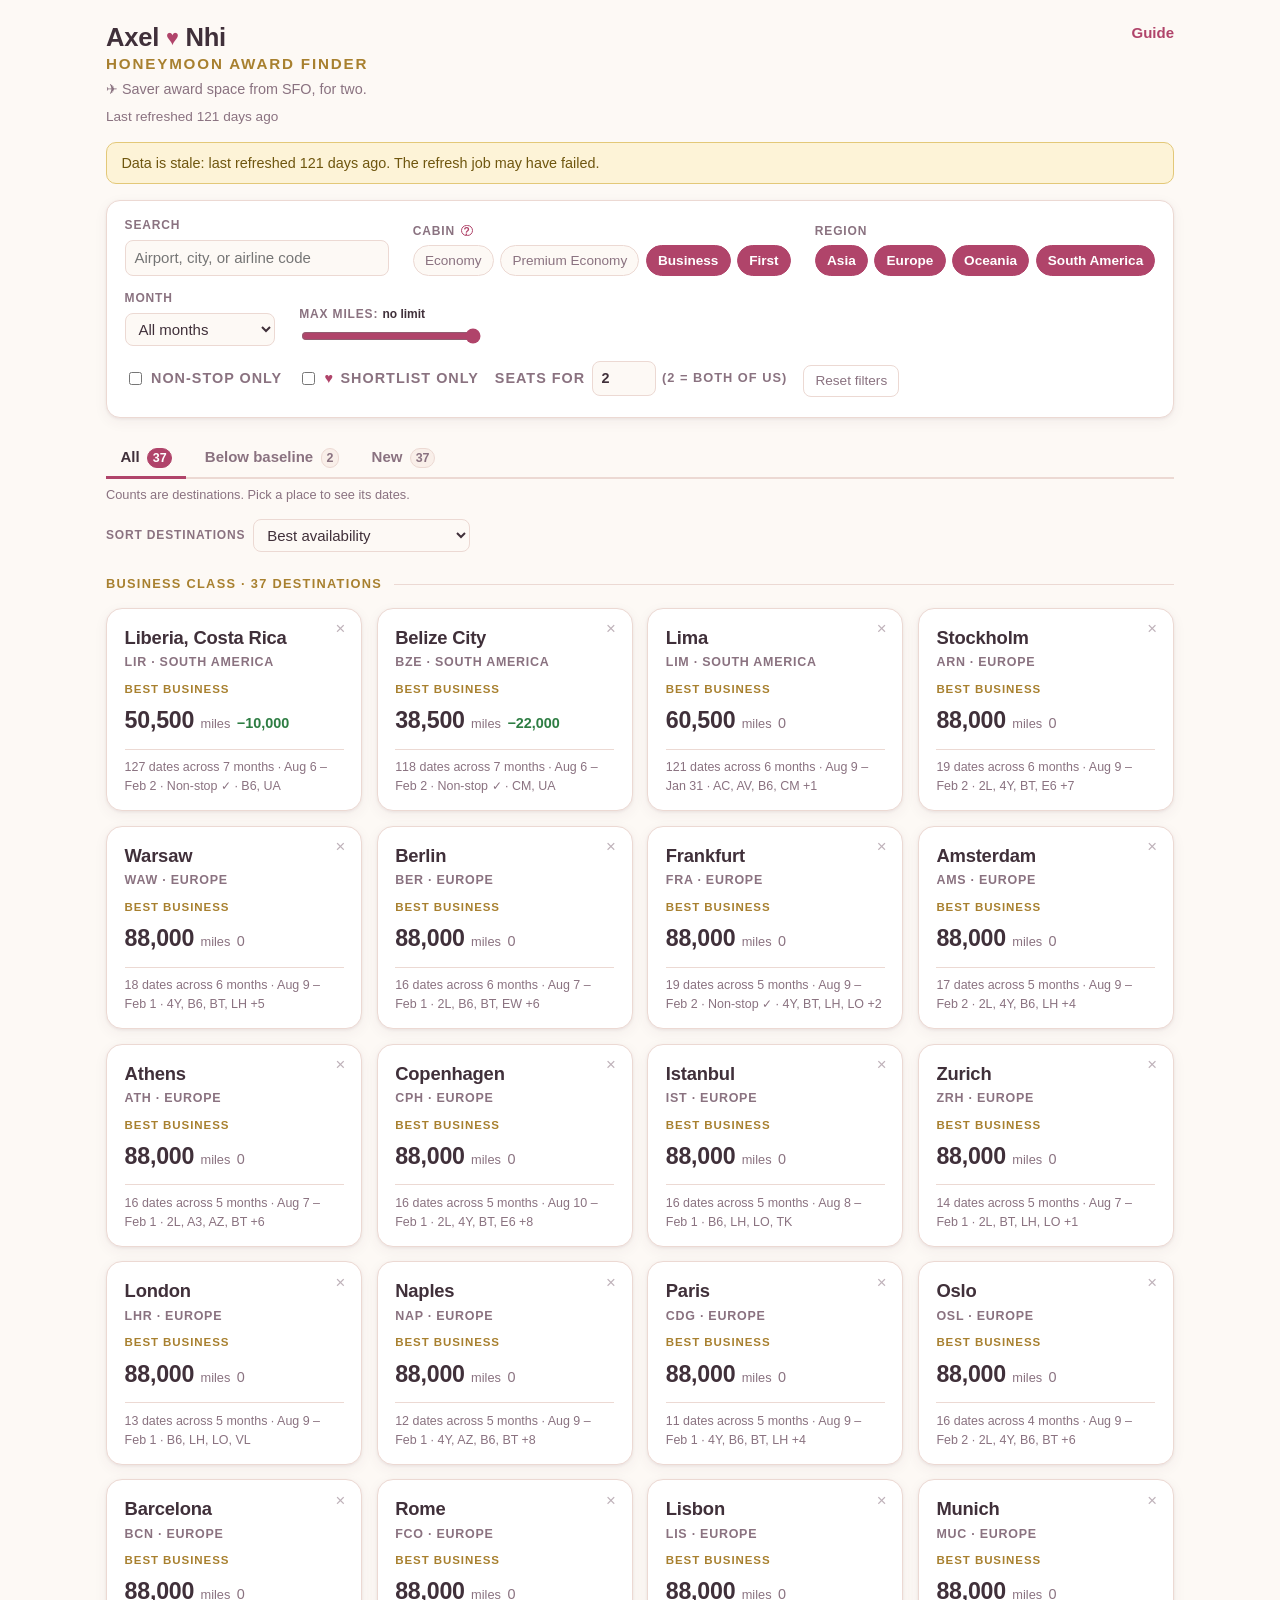
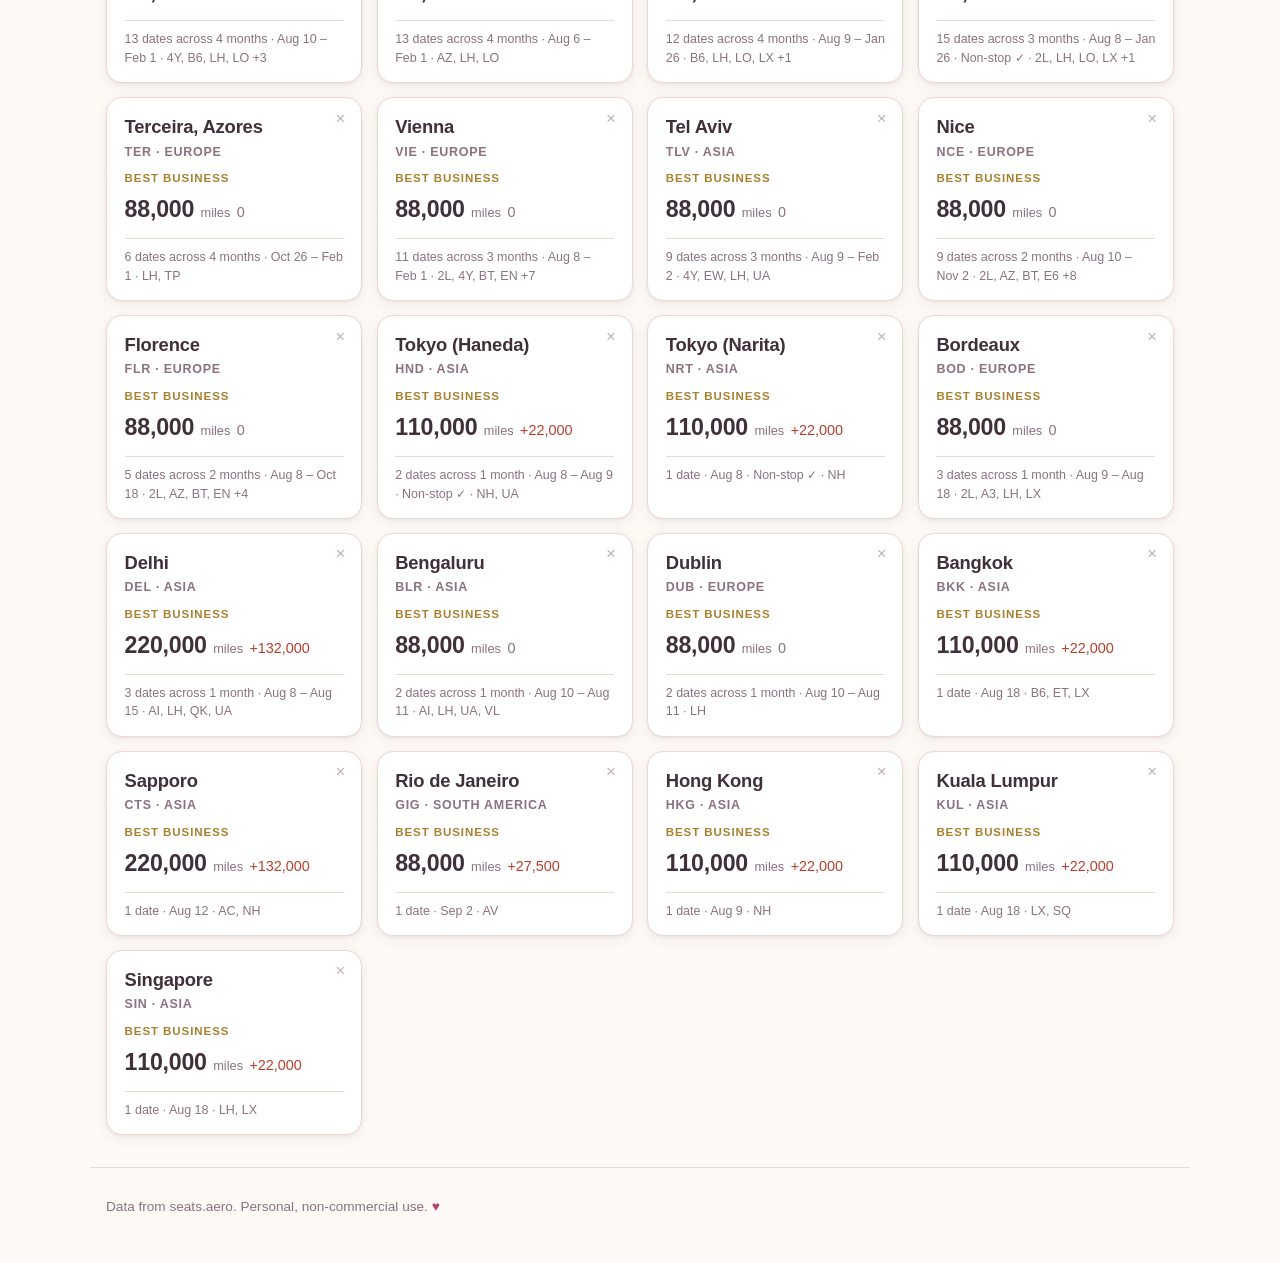
==== commit 424fff67: "Group cards by cabin; rank by availability, not price Fixes a ranking bug: card headline prices and " ====
--- a/index.html
+++ b/index.html
@@ -80,6 +80,7 @@
       <div class="grid-sort">
         <label for="dest-sort">Sort destinations</label>
         <select id="dest-sort">
+          <option value="avail">Best availability</option>
           <option value="miles">Cheapest first</option>
           <option value="saving">Biggest saving vs baseline</option>
           <option value="dates">Most dates available</option>
@@ -89,7 +90,7 @@
       <button type="button" id="hidden-chip" class="hidden-chip" aria-expanded="false" hidden></button>
     </div>
     <div id="hidden-panel" class="hidden-panel" hidden></div>
-    <div class="dest-grid" id="dest-grid"></div>
+    <div id="dest-grid"></div>
   </section>
 
   <!-- View 2: destination detail -->
--- a/style.css
+++ b/style.css
@@ -469,6 +469,25 @@
 .restore-btn:hover { border-color: var(--accent); background: var(--accent-soft); }
 .restore-all { margin-top: 0.25rem; }
 
+.cabin-section { margin-top: 1.4rem; }
+.cabin-heading {
+  display: flex;
+  align-items: center;
+  gap: 0.75rem;
+  margin: 0;
+  font-size: 0.8rem;
+  font-weight: 700;
+  text-transform: uppercase;
+  letter-spacing: 0.1em;
+  color: var(--gold);
+}
+.cabin-heading::after {
+  content: "";
+  flex: 1;
+  height: 1px;
+  background: var(--border);
+}
+
 .dest-grid {
   display: grid;
   grid-template-columns: repeat(auto-fill, minmax(240px, 1fr));
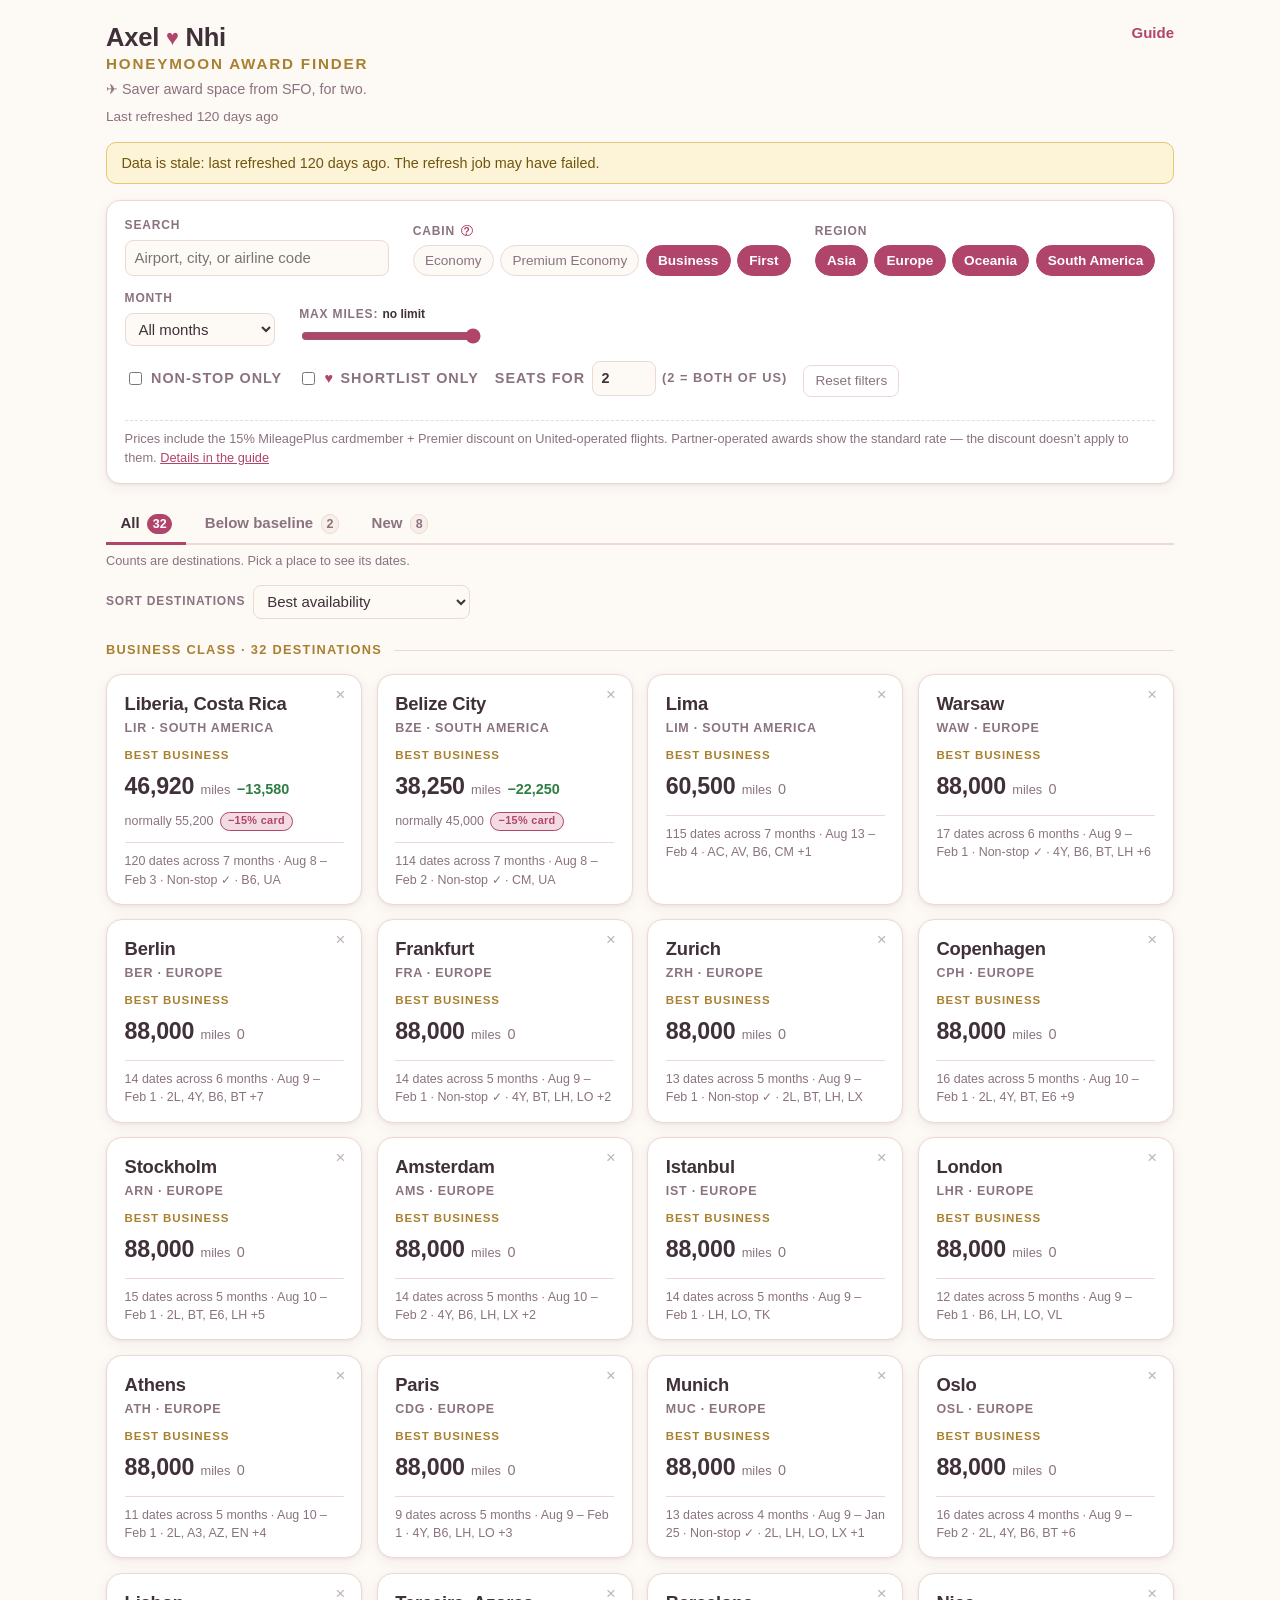
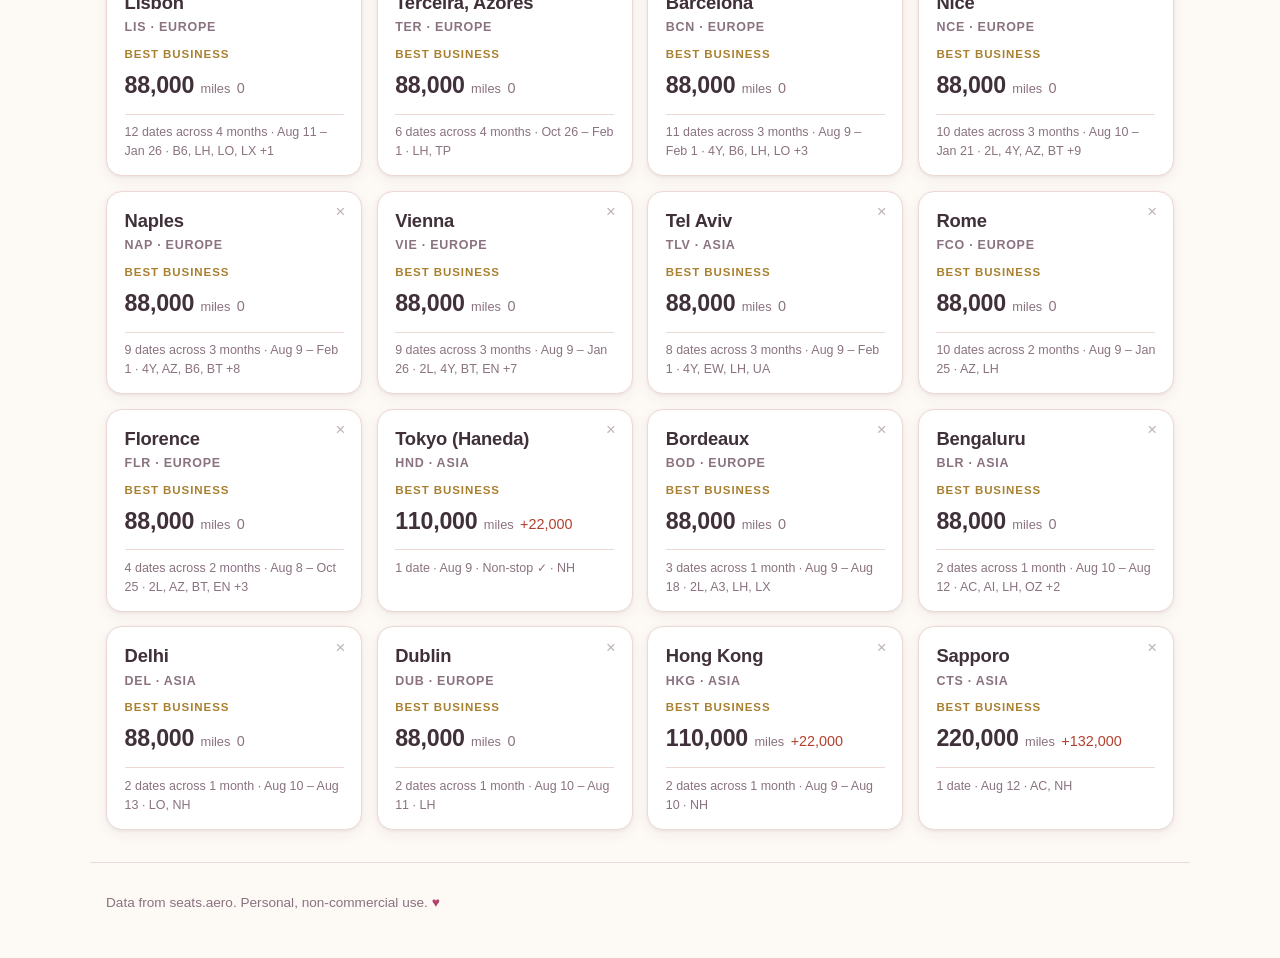
==== commit d5cd8d3a: "Apply the 15% cardmember discount to United-operated awards Displayed prices now reflect what the ca" ====
--- a/index.html
+++ b/index.html
@@ -58,6 +58,13 @@
       </label>
       <button type="button" id="reset" class="reset-btn">Reset filters</button>
     </div>
+
+    <p class="discount-note">
+      Prices include the 15% MileagePlus cardmember + Premier discount on
+      United-operated flights. Partner-operated awards show the standard rate
+      &mdash; the discount doesn&rsquo;t apply to them.
+      <a href="./guide.html">Details in the guide</a>
+    </p>
   </section>
 
   <div class="tabs" id="tabs" role="tablist" hidden>
--- a/style.css
+++ b/style.css
@@ -312,6 +312,52 @@
 }
 .reset-btn:hover { color: var(--fg); border-color: var(--fg-muted); }
 
+.discount-note {
+  flex-basis: 100%;
+  margin: 0.25rem 0 0;
+  padding-top: 0.6rem;
+  border-top: 1px dashed var(--border);
+  font-size: 0.8rem;
+  color: var(--fg-muted);
+}
+
+/* Cardmember discount marker */
+
+.disc-badge {
+  display: inline-block;
+  padding: 0.05rem 0.45rem;
+  border-radius: 999px;
+  background: var(--accent-soft);
+  color: var(--accent);
+  border: 1px solid var(--accent);
+  font-size: 0.68rem;
+  font-weight: 700;
+  letter-spacing: 0.03em;
+  white-space: nowrap;
+}
+
+.price-base {
+  color: var(--fg-muted);
+  font-size: 0.78rem;
+  white-space: nowrap;
+}
+
+.price-disc-line {
+  flex-basis: 100%;
+  display: flex;
+  align-items: center;
+  gap: 0.4rem;
+  margin-top: 0.1rem;
+}
+
+.miles-sub {
+  display: flex;
+  align-items: center;
+  justify-content: flex-end;
+  gap: 0.35rem;
+  margin-top: 0.15rem;
+}
+
 /* Tabs */
 
 .tabs {
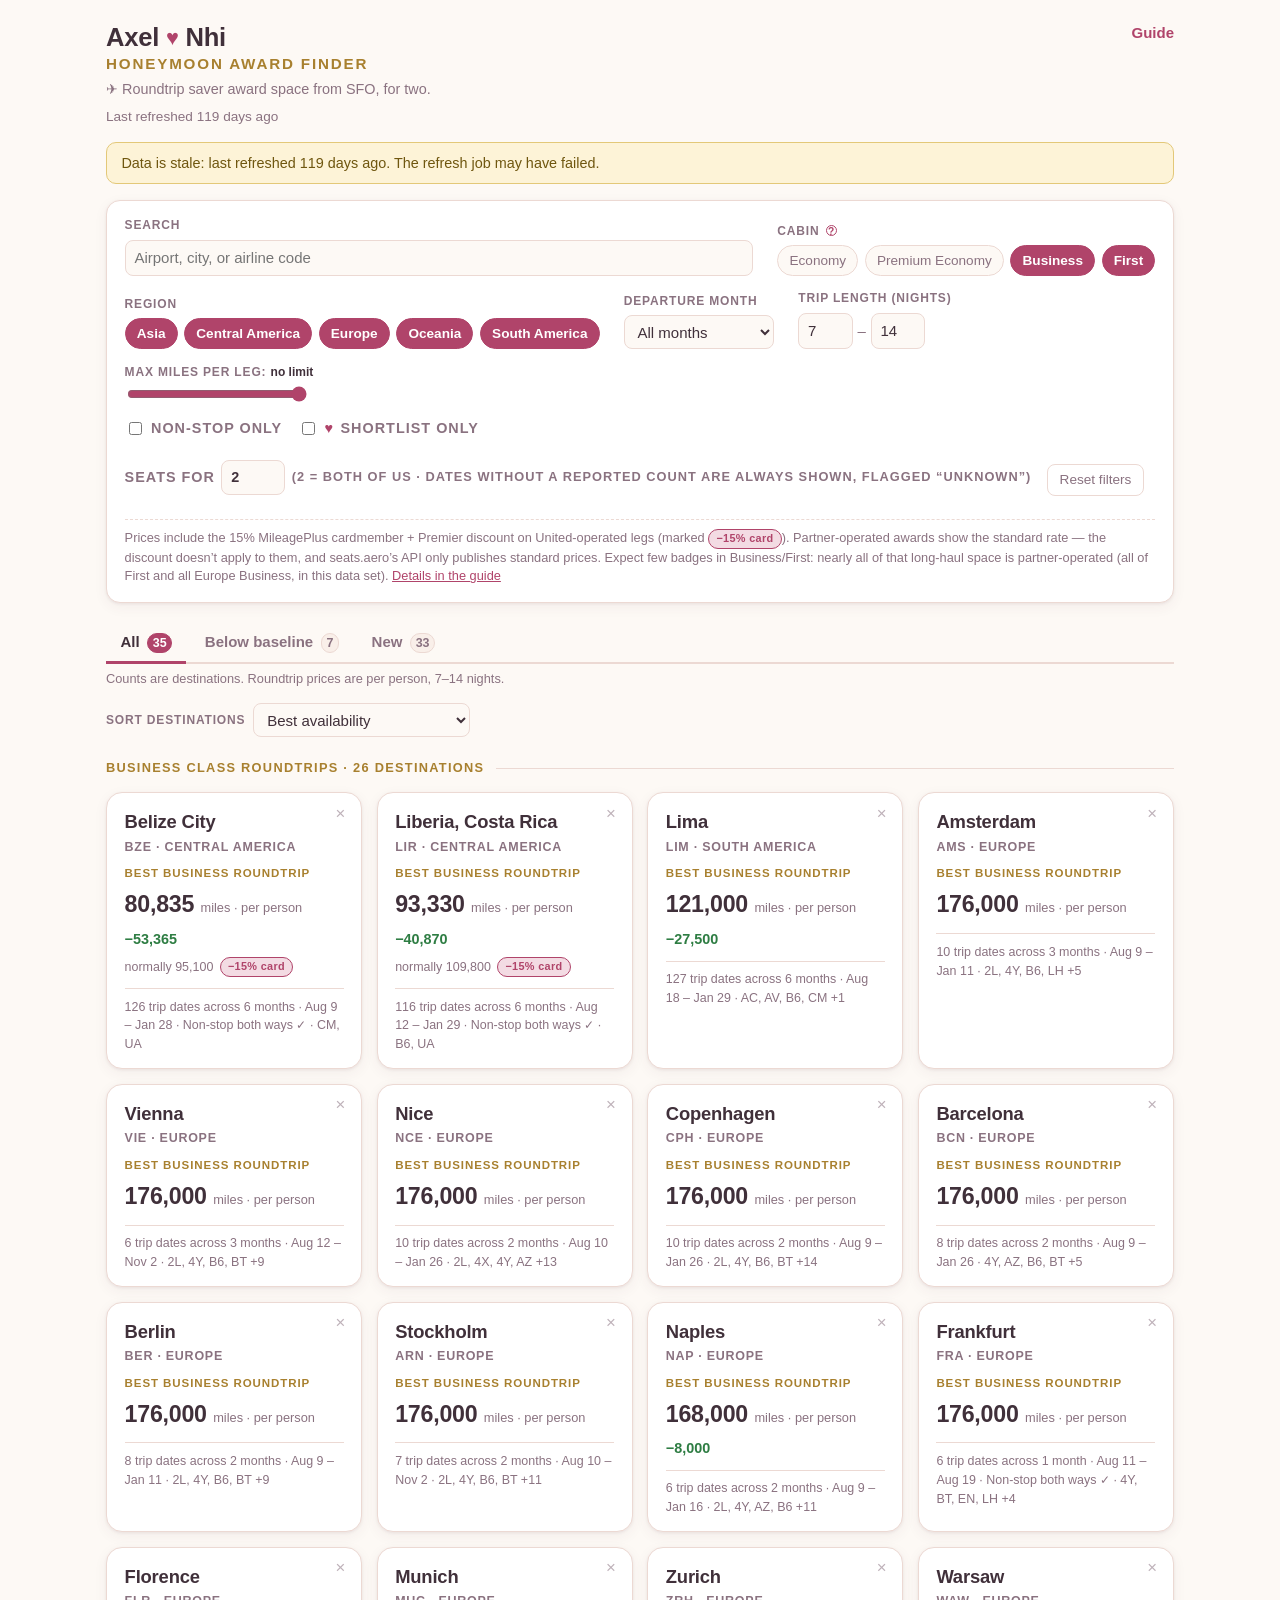
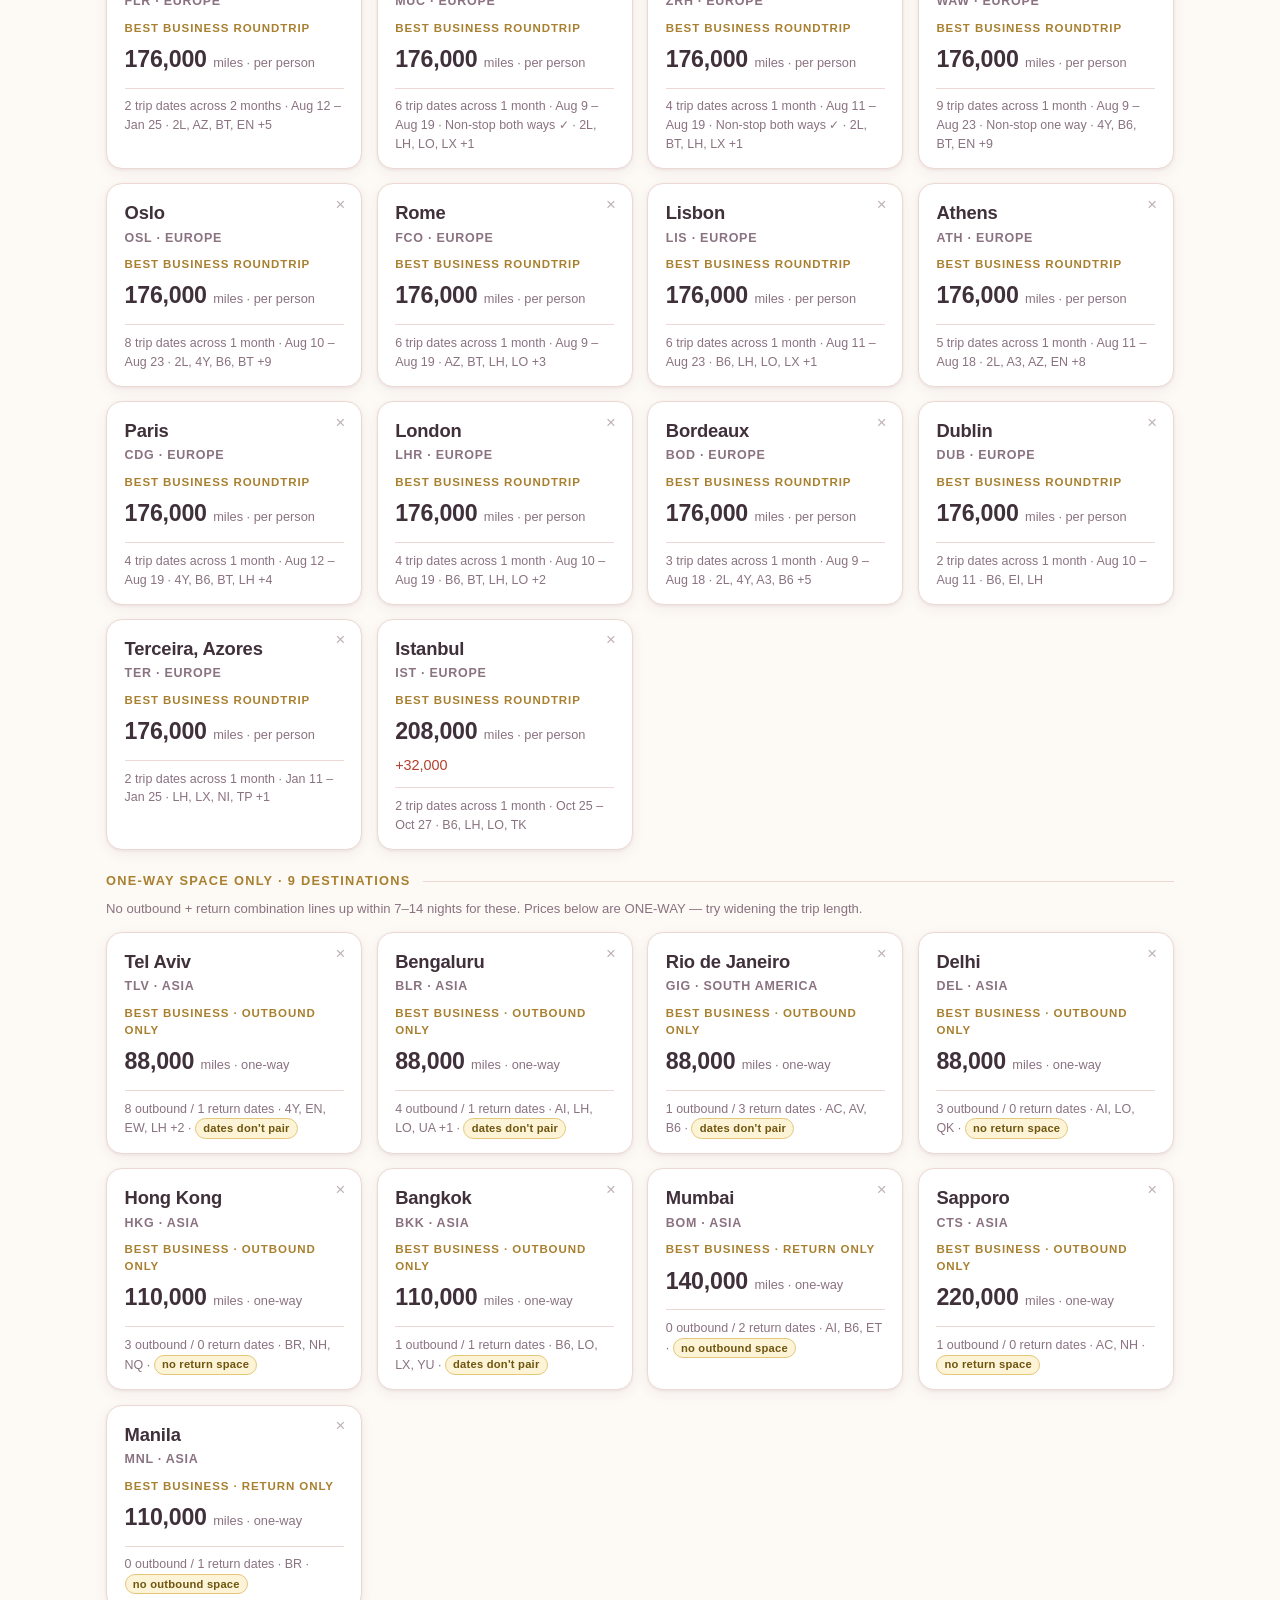
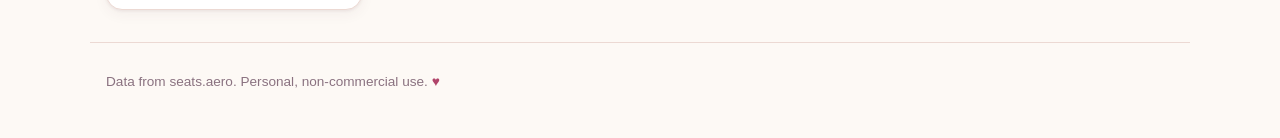
==== commit e7380ff4: "Rework the site around bookable roundtrips The refresh script now fetches both directions (SFO->X an" ====
--- a/index.html
+++ b/index.html
@@ -11,7 +11,7 @@
   <div class="header-row">
     <div class="title-block">
       <h1><span class="title-names">Axel <span class="heart-mark" aria-hidden="true">&#9829;</span> Nhi</span> <span class="title-sub">Honeymoon Award Finder</span></h1>
-      <p class="tagline"><span aria-hidden="true">&#9992;&#65038;</span> Saver award space from SFO, for two.</p>
+      <p class="tagline"><span aria-hidden="true">&#9992;&#65038;</span> Roundtrip saver award space from SFO, for two.</p>
     </div>
     <nav>
       <a href="./guide.html">Guide</a>
@@ -40,12 +40,21 @@
     </fieldset>
 
     <div class="filter-group">
-      <label for="month">Month</label>
+      <label for="month">Departure month</label>
       <select id="month"></select>
     </div>
 
     <div class="filter-group">
-      <label for="max-miles">Max miles: <output id="max-miles-out"></output></label>
+      <label for="min-nights">Trip length (nights)</label>
+      <div class="nights-row">
+        <input type="number" id="min-nights" min="1" max="30" value="7" inputmode="numeric" aria-label="Minimum nights">
+        <span class="nights-dash" aria-hidden="true">&ndash;</span>
+        <input type="number" id="max-nights" min="1" max="30" value="14" inputmode="numeric" aria-label="Maximum nights">
+      </div>
+    </div>
+
+    <div class="filter-group">
+      <label for="max-miles">Max miles per leg: <output id="max-miles-out"></output></label>
       <input type="range" id="max-miles">
     </div>
 
@@ -54,16 +63,19 @@
       <label class="check-label fav-label"><input type="checkbox" id="fav-only"> <span class="heart-inline" aria-hidden="true">&#9829;</span> Shortlist only</label>
       <label for="min-seats" class="seats-label">Seats for
         <input type="number" id="min-seats" min="1" max="9" value="2" inputmode="numeric">
-        <span class="seats-hint">(2 = both of us)</span>
+        <span class="seats-hint">(2 = both of us &middot; dates without a reported count are always shown, flagged &ldquo;unknown&rdquo;)</span>
       </label>
       <button type="button" id="reset" class="reset-btn">Reset filters</button>
     </div>
 
     <p class="discount-note">
       Prices include the 15% MileagePlus cardmember + Premier discount on
-      United-operated flights. Partner-operated awards show the standard rate
-      &mdash; the discount doesn&rsquo;t apply to them.
-      <a href="./guide.html">Details in the guide</a>
+      United-operated legs (marked <span class="disc-badge">&minus;15% card</span>).
+      Partner-operated awards show the standard rate &mdash; the discount
+      doesn&rsquo;t apply to them, and seats.aero&rsquo;s API only publishes
+      standard prices. Expect few badges in Business/First: nearly all of that
+      long-haul space is partner-operated (all of First and all Europe
+      Business, in this data set). <a href="./guide.html#expanded-availability">Details in the guide</a>
     </p>
   </section>
 
@@ -109,7 +121,33 @@
         <p id="dest-sub" class="dest-sub"></p>
       </div>
     </div>
-    <div class="table-wrap">
+    <div class="view-switch" id="view-switch" role="group" aria-label="Trips or one-way dates">
+      <button type="button" data-view="trips" aria-pressed="true">Trips</button>
+      <button type="button" data-view="out" aria-pressed="false">Outbound dates</button>
+      <button type="button" data-view="ret" aria-pressed="false">Return dates</button>
+    </div>
+
+    <div class="table-wrap" id="trips-wrap">
+      <table id="trips-table" hidden>
+        <thead>
+          <tr>
+            <th class="fav-col"><span class="visually-hidden">Shortlist</span></th>
+            <th><button data-tsort="depart">Depart</button></th>
+            <th><button data-tsort="return">Return</button></th>
+            <th class="num"><button data-tsort="nights">Nights</button></th>
+            <th><button data-tsort="cabin">Cabin</button></th>
+            <th class="num"><button data-tsort="total">Total / person</button></th>
+            <th class="num"><button data-tsort="delta">&Delta; vs baseline RT</button></th>
+            <th class="plain-th">Non-stop</th>
+            <th class="num"><button data-tsort="seats">Seats</button></th>
+            <th class="plain-th">Airlines</th>
+          </tr>
+        </thead>
+        <tbody id="trips-body"></tbody>
+      </table>
+    </div>
+
+    <div class="table-wrap" id="legs-wrap" hidden>
       <table id="deals-table" hidden>
         <thead>
           <tr>
@@ -125,8 +163,8 @@
         </thead>
         <tbody id="deals-body"></tbody>
       </table>
-      <p id="truncated" class="truncated" hidden></p>
     </div>
+    <p id="truncated" class="truncated" hidden></p>
   </section>
 
   <p id="empty" class="empty" hidden></p>
--- a/style.css
+++ b/style.css
@@ -284,6 +284,14 @@
 }
 #max-miles-out { font-weight: 700; color: var(--fg); text-transform: none; letter-spacing: 0; }
 
+.nights-row {
+  display: flex;
+  align-items: center;
+  gap: 0.3rem;
+}
+.nights-row input[type="number"] { width: 3.4rem; }
+.nights-dash { color: var(--fg-muted); }
+
 .filter-inline {
   display: flex;
   align-items: center;
@@ -319,6 +327,22 @@
   border-top: 1px dashed var(--border);
   font-size: 0.8rem;
   color: var(--fg-muted);
+}
+
+/* Unknown seat count marker — noticeable (amber) but not shouting */
+
+.unk-badge {
+  display: inline-block;
+  padding: 0.05rem 0.45rem;
+  border-radius: 999px;
+  background: var(--warn-bg);
+  border: 1px solid var(--warn-border);
+  color: var(--warn-fg);
+  font-size: 0.7rem;
+  font-weight: 700;
+  letter-spacing: 0.02em;
+  white-space: nowrap;
+  cursor: help;
 }
 
 /* Cardmember discount marker */
@@ -516,6 +540,11 @@
 .restore-all { margin-top: 0.25rem; }
 
 .cabin-section { margin-top: 1.4rem; }
+.section-note {
+  margin: 0.5rem 0 0;
+  font-size: 0.82rem;
+  color: var(--fg-muted);
+}
 .cabin-heading {
   display: flex;
   align-items: center;
@@ -691,9 +720,46 @@
 }
 .back-btn:hover { border-color: var(--accent); background: var(--accent-soft); }
 
+/* Trips / Outbound / Return view switcher */
+
+.view-switch {
+  display: inline-flex;
+  margin: 0.9rem 0 0;
+  border: 1px solid var(--border);
+  border-radius: 999px;
+  background: var(--card);
+  box-shadow: var(--shadow);
+  overflow: hidden;
+}
+.view-switch button {
+  font: inherit;
+  font-size: 0.85rem;
+  font-weight: 600;
+  background: none;
+  border: none;
+  color: var(--fg-muted);
+  padding: 0.4rem 0.95rem;
+  cursor: pointer;
+}
+.view-switch button + button { border-left: 1px solid var(--border); }
+.view-switch button:hover { color: var(--fg); background: var(--accent-soft); }
+.view-switch button[aria-pressed="true"] {
+  background: var(--accent);
+  color: var(--accent-fg);
+}
+
 /* Table */
 
 .table-wrap { margin-top: 0.75rem; }
+
+thead th.plain-th {
+  font-size: 0.78rem;
+  font-weight: 700;
+  text-transform: uppercase;
+  letter-spacing: 0.05em;
+  color: var(--fg-muted);
+  padding: 0.5rem 0.6rem;
+}
 
 table {
   width: 100%;
@@ -845,10 +911,13 @@
   td.fav-col::before { content: none; }
   .fav-btn { font-size: 1.25rem; }
 
-  tbody td[data-label="Date"] {
+  tbody td[data-label="Date"],
+  tbody td[data-label="Depart"] {
     padding-right: 2.2rem; /* keep clear of the heart */
   }
 
+  .miles-sub { flex-wrap: wrap; justify-content: flex-end; min-width: 0; }
+
   .filters { gap: 0.75rem 1.25rem; }
   input[type="range"] { width: 100%; }
 
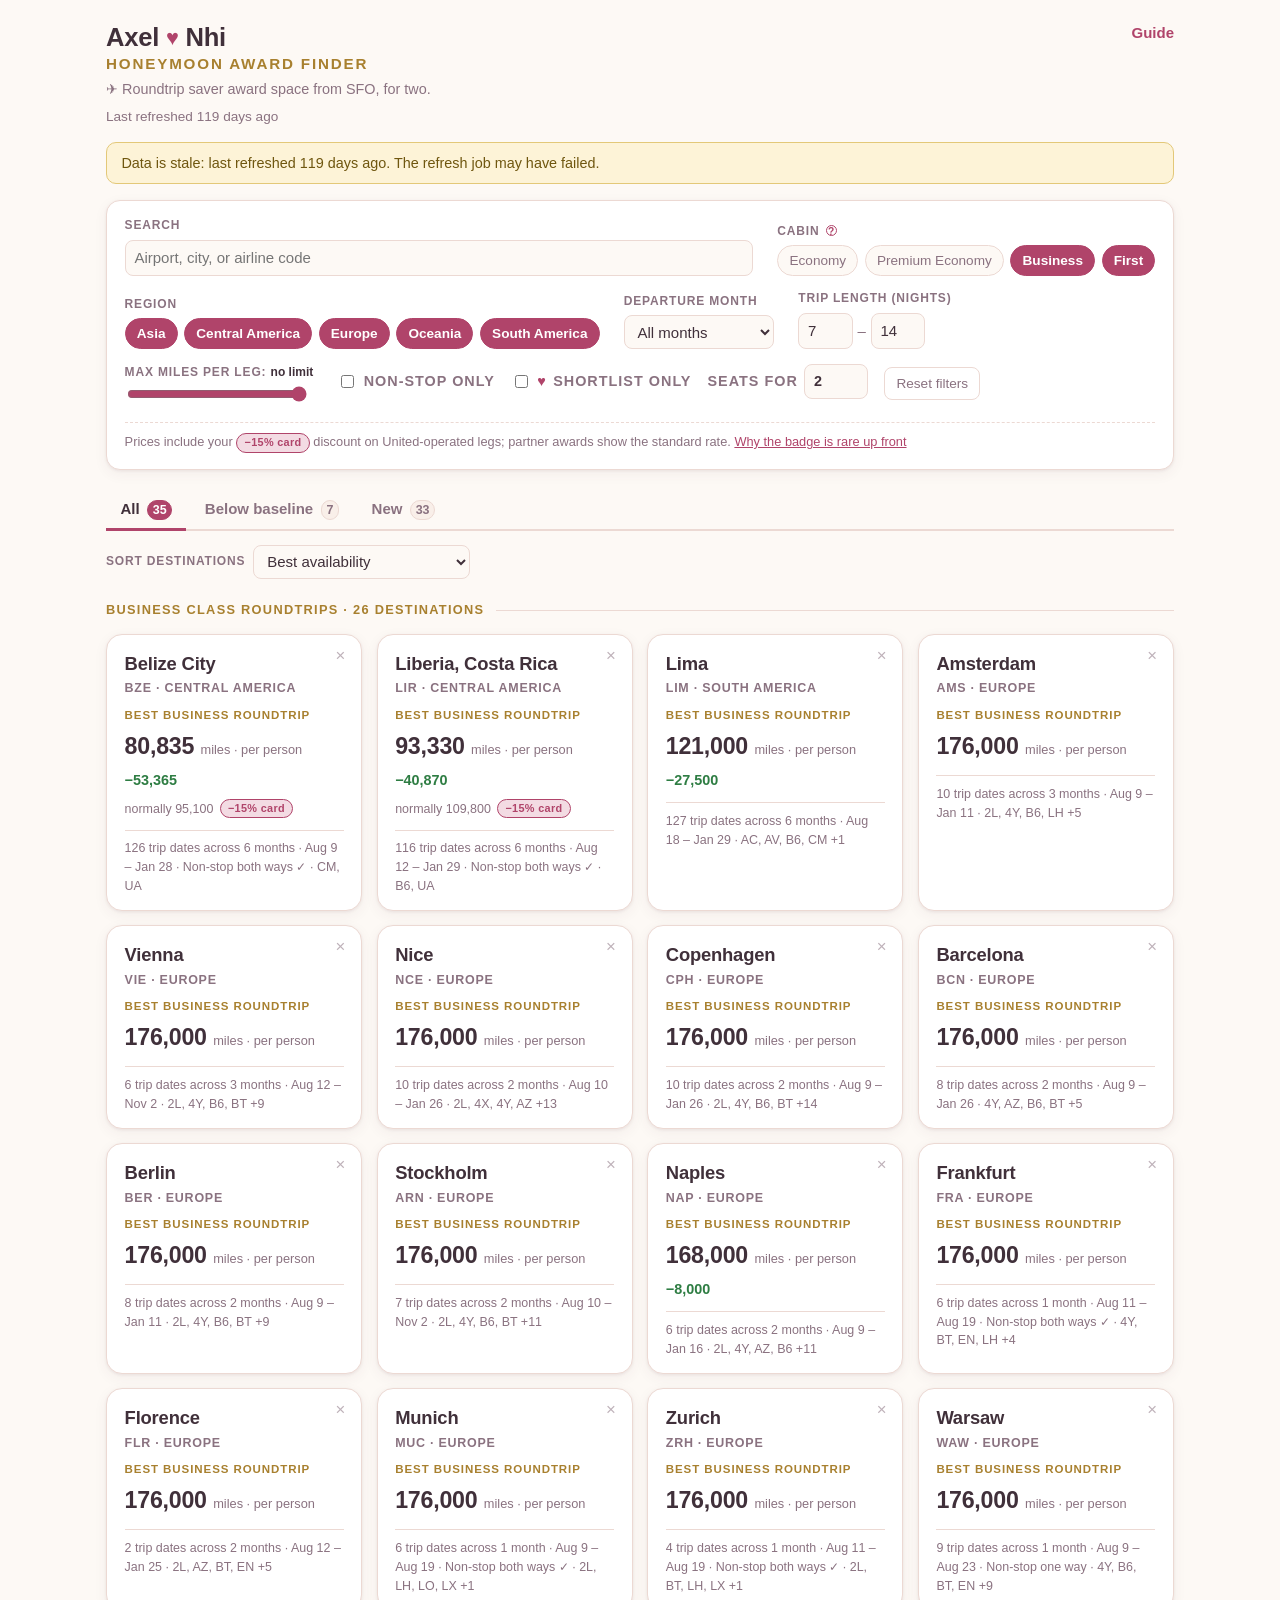
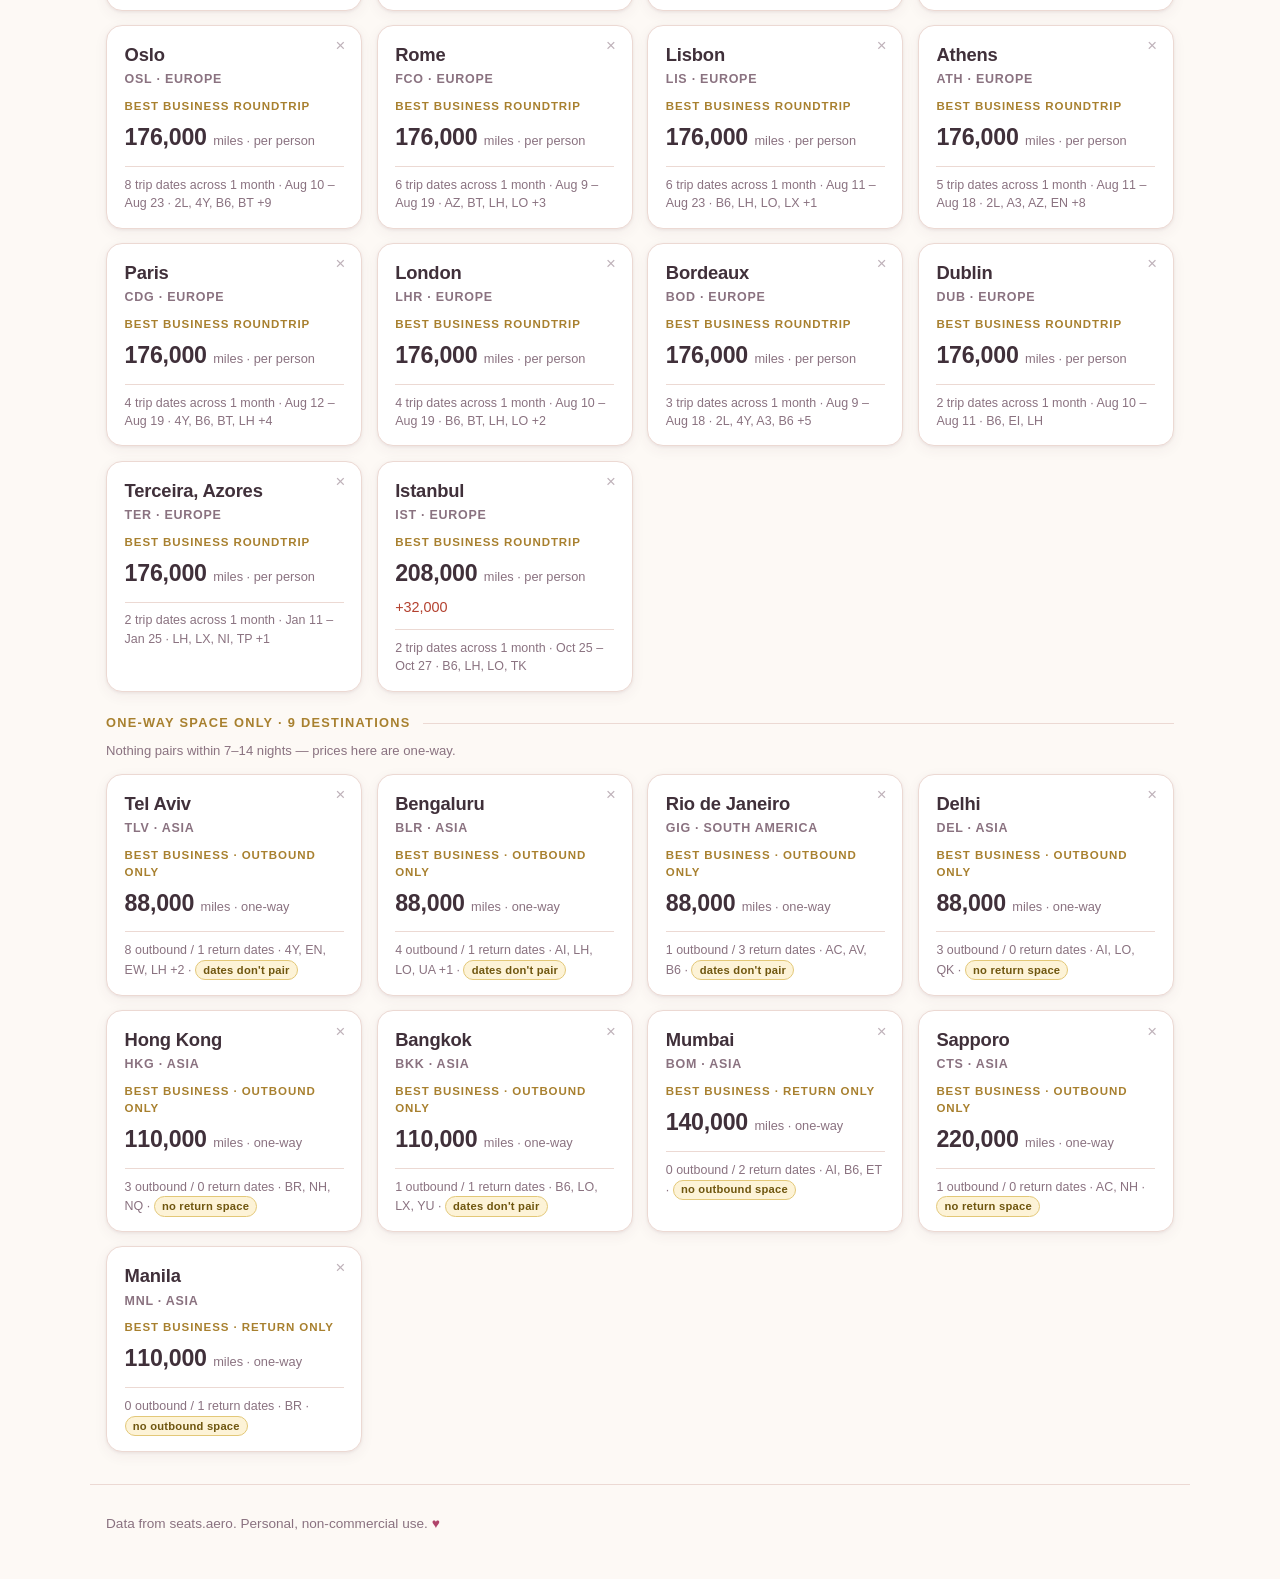
==== commit c48fd3c9: "Trim the UI copy and shrink the guide to a cheat sheet The site had accumulated paragraph-length exp" ====
--- a/index.html
+++ b/index.html
@@ -63,19 +63,14 @@
       <label class="check-label fav-label"><input type="checkbox" id="fav-only"> <span class="heart-inline" aria-hidden="true">&#9829;</span> Shortlist only</label>
       <label for="min-seats" class="seats-label">Seats for
         <input type="number" id="min-seats" min="1" max="9" value="2" inputmode="numeric">
-        <span class="seats-hint">(2 = both of us &middot; dates without a reported count are always shown, flagged &ldquo;unknown&rdquo;)</span>
       </label>
       <button type="button" id="reset" class="reset-btn">Reset filters</button>
     </div>
 
     <p class="discount-note">
-      Prices include the 15% MileagePlus cardmember + Premier discount on
-      United-operated legs (marked <span class="disc-badge">&minus;15% card</span>).
-      Partner-operated awards show the standard rate &mdash; the discount
-      doesn&rsquo;t apply to them, and seats.aero&rsquo;s API only publishes
-      standard prices. Expect few badges in Business/First: nearly all of that
-      long-haul space is partner-operated (all of First and all Europe
-      Business, in this data set). <a href="./guide.html#expanded-availability">Details in the guide</a>
+      Prices include your <span class="disc-badge">&minus;15% card</span> discount
+      on United-operated legs; partner awards show the standard rate.
+      <a href="./guide.html#discount">Why the badge is rare up front</a>
     </p>
   </section>
 
@@ -84,8 +79,6 @@
     <button role="tab" data-tab="below" aria-selected="false">Below baseline <span class="count" id="count-below">0</span></button>
     <button role="tab" data-tab="new" aria-selected="false">New <span class="count" id="count-new">0</span></button>
   </div>
-  <p class="tabs-note" id="tabs-note" hidden></p>
-
   <div id="error" class="error" hidden></div>
 
   <div id="undo-bar" class="undo-bar" hidden>
